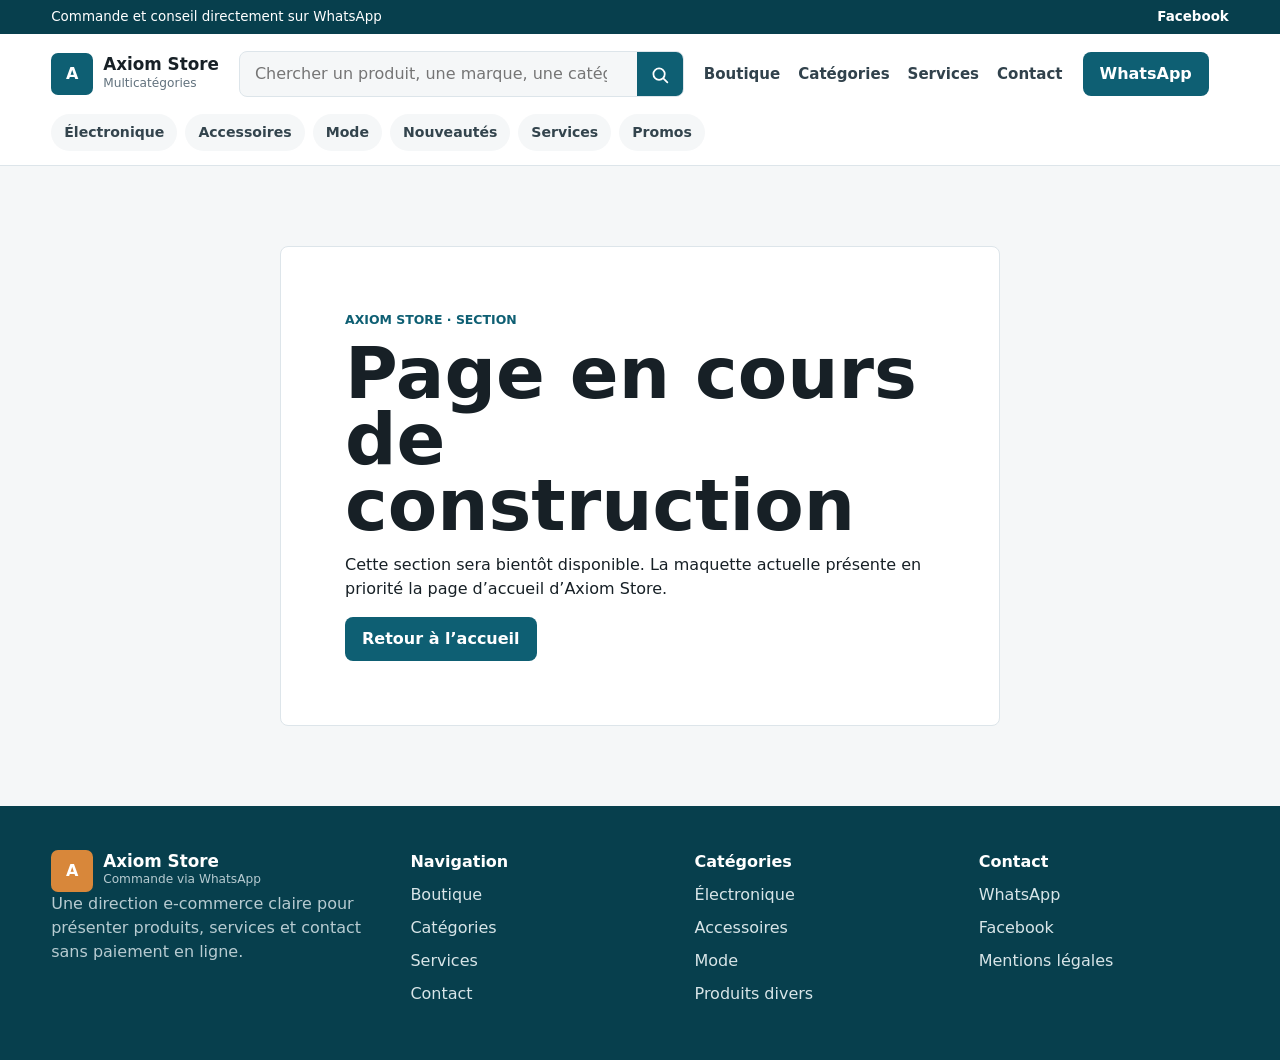
==== index.html @ 7f85457d "Add Axiom Store homepage mockup" ====
<!doctype html>
<html lang="fr">
  <head>
    <meta charset="UTF-8" />
    <meta name="viewport" content="width=device-width, initial-scale=1.0" />
    <meta
      name="description"
      content="Maquette homepage Axiom Store, boutique multicatégories avec commande via WhatsApp."
    />
    <title>Axiom Store | Boutique multicatégories</title>
    <link rel="preconnect" href="https://images.unsplash.com" />
    <link rel="stylesheet" href="/styles.css" />
  </head>
  <body>
    <a class="skip-link" href="#main">Aller au contenu</a>

    <header class="site-header">
      <div class="top-strip">
        <p>Commande et conseil directement sur WhatsApp</p>
        <a href="https://www.facebook.com/" target="_blank" rel="noreferrer">Facebook</a>
      </div>

      <div class="header-main">
        <a class="brand" href="/" aria-label="Axiom Store - accueil">
          <span class="brand-mark">A</span>
          <span>
            <strong>Axiom Store</strong>
            <small>Multicatégories</small>
          </span>
        </a>

        <form class="search-form" role="search" aria-label="Recherche produit">
          <label class="sr-only" for="site-search">Rechercher un produit</label>
          <input id="site-search" type="search" placeholder="Chercher un produit, une marque, une catégorie" />
          <button type="submit" aria-label="Lancer la recherche">
            <svg aria-hidden="true" viewBox="0 0 24 24">
              <path d="m21 21-4.3-4.3m1.3-5.2a6.5 6.5 0 1 1-13 0 6.5 6.5 0 0 1 13 0Z" />
            </svg>
          </button>
        </form>

        <nav class="desktop-nav" aria-label="Navigation principale">
          <a href="/boutique">Boutique</a>
          <a href="/categories">Catégories</a>
          <a href="/services">Services</a>
          <a href="/contact">Contact</a>
        </nav>

        <a class="whatsapp-link" href="https://wa.me/224000000000" target="_blank" rel="noreferrer">
          WhatsApp
        </a>

        <button class="menu-toggle" type="button" aria-label="Ouvrir le menu" aria-expanded="false">
          <span></span>
          <span></span>
          <span></span>
        </button>
      </div>

      <div class="category-rail" aria-label="Univers produits">
        <a href="/categories">Électronique</a>
        <a href="/categories">Accessoires</a>
        <a href="/categories">Mode</a>
        <a href="/categories">Nouveautés</a>
        <a href="/services">Services</a>
        <a href="/categories">Promos</a>
      </div>

      <form class="mobile-inline-search" role="search" aria-label="Recherche mobile rapide">
        <label class="sr-only" for="mobile-inline-search">Rechercher un produit</label>
        <input id="mobile-inline-search" type="search" placeholder="Chercher un produit" />
        <button type="submit" aria-label="Lancer la recherche mobile">
          <svg aria-hidden="true" viewBox="0 0 24 24">
            <path d="m21 21-4.3-4.3m1.3-5.2a6.5 6.5 0 1 1-13 0 6.5 6.5 0 0 1 13 0Z" />
          </svg>
        </button>
      </form>

      <div class="mobile-panel" hidden>
        <form class="mobile-search" role="search" aria-label="Recherche mobile">
          <label class="sr-only" for="mobile-search">Rechercher un produit</label>
          <input id="mobile-search" type="search" placeholder="Rechercher sur Axiom Store" />
        </form>
        <a href="/boutique">Boutique</a>
        <a href="/categories">Catégories</a>
        <a href="/services">Services</a>
        <a href="/about">À propos</a>
        <a href="/contact">Contact</a>
        <a class="mobile-whatsapp" href="https://wa.me/224000000000" target="_blank" rel="noreferrer">
          Commander via WhatsApp
        </a>
      </div>
    </header>

    <main id="main">
      <section class="home-page">
        <section class="hero-section" aria-labelledby="hero-title">
          <div class="hero-copy">
            <p class="eyebrow">Boutique multicatégories</p>
            <h1 id="hero-title">Axiom Store</h1>
            <p class="hero-lede">
              Découvrez une sélection claire de produits tech, mode, accessoires et services, puis finalisez
              simplement votre commande avec un conseiller sur WhatsApp.
            </p>
            <div class="hero-actions">
              <a class="button primary" href="#featured-products">Voir les produits</a>
              <a class="button secondary" href="https://wa.me/224000000000" target="_blank" rel="noreferrer">
                Commander sur WhatsApp
              </a>
            </div>
          </div>

          <div class="hero-showcase" aria-label="Sélection de produits Axiom Store">
            <article class="showcase-card showcase-large">
              <img
                src="https://images.unsplash.com/photo-1517336714731-489689fd1ca8?auto=format&fit=crop&w=820&q=82"
                alt="Ordinateur portable posé sur un bureau"
              />
              <div>
                <span>Nouveauté</span>
                <strong>Équipement connecté</strong>
              </div>
            </article>
            <article class="showcase-card">
              <img
                src="https://images.unsplash.com/photo-1521572163474-6864f9cf17ab?auto=format&fit=crop&w=520&q=82"
                alt="T-shirts pliés dans une boutique"
              />
              <div>
                <span>Mode</span>
                <strong>Essentiels du quotidien</strong>
              </div>
            </article>
            <article class="showcase-card">
              <img
                src="https://images.unsplash.com/photo-1505740420928-5e560c06d30e?auto=format&fit=crop&w=520&q=82"
                alt="Casque audio noir"
              />
              <div>
                <span>Accessoires</span>
                <strong>Son et mobilité</strong>
              </div>
            </article>
          </div>
        </section>

        <section class="quick-trust" aria-label="Informations utiles">
          <div>
            <strong>Catalogue varié</strong>
            <span>Tech, mode, accessoires et services</span>
          </div>
          <div>
            <strong>Conseil direct</strong>
            <span>Questions et commandes via WhatsApp</span>
          </div>
          <div>
            <strong>Nouveautés régulières</strong>
            <span>Sélection pensée pour évoluer facilement</span>
          </div>
        </section>

        <section class="section categories-section" aria-labelledby="categories-title">
          <div class="section-heading">
            <p class="eyebrow">Univers populaires</p>
            <h2 id="categories-title">Trouvez vite le bon rayon</h2>
            <a href="/categories">Toutes les catégories</a>
          </div>

          <div class="category-grid">
            <a class="category-tile tall" href="/categories">
              <img
                src="https://images.unsplash.com/photo-1517336714731-489689fd1ca8?auto=format&fit=crop&w=680&q=82"
                alt="Ordinateur portable ouvert sur un espace de travail"
              />
              <span>Électronique</span>
            </a>
            <a class="category-tile" href="/categories">
              <img
                src="https://images.unsplash.com/photo-1583394838336-acd977736f90?auto=format&fit=crop&w=680&q=82"
                alt="Casque audio moderne"
              />
              <span>Accessoires</span>
            </a>
            <a class="category-tile" href="/categories">
              <img
                src="https://images.unsplash.com/photo-1489987707025-afc232f7ea0f?auto=format&fit=crop&w=680&q=82"
                alt="Portant de vêtements"
              />
              <span>Mode</span>
            </a>
            <a class="category-tile" href="/services">
              <img
                src="https://images.unsplash.com/photo-1556761175-b413da4baf72?auto=format&fit=crop&w=680&q=82"
                alt="Personnes préparant un service client"
              />
              <span>Services</span>
            </a>
            <a class="category-tile wide" href="/categories">
              <img
                src="https://images.unsplash.com/photo-1542291026-7eec264c27ff?auto=format&fit=crop&w=980&q=82"
                alt="Paire de baskets colorées"
              />
              <span>Nouveautés et tendances</span>
            </a>
          </div>
        </section>

        <section class="section products-section" id="featured-products" aria-labelledby="products-title">
          <div class="section-heading">
            <p class="eyebrow">Sélection Axiom</p>
            <h2 id="products-title">Produits mis en avant</h2>
            <a href="/boutique">Voir la boutique</a>
          </div>

          <div class="product-grid" data-product-grid></div>
        </section>

        <section class="editorial-band" aria-labelledby="promo-title">
          <div>
            <p class="eyebrow">À découvrir</p>
            <h2 id="promo-title">Une home pensée comme un vrai catalogue</h2>
            <p>
              Les produits changent, les univers restent lisibles. Axiom Store peut mettre en avant une collection,
              une promotion ou une nouvelle arrivée sans brouiller l’expérience d’achat.
            </p>
            <a class="button light" href="/categories">Explorer les univers</a>
          </div>
          <img
            src="https://images.unsplash.com/photo-1607083206968-13611e3d76db?auto=format&fit=crop&w=1100&q=82"
            alt="Panier de commande avec plusieurs articles"
          />
        </section>

        <section class="section trends-section" aria-labelledby="trends-title">
          <div class="section-heading">
            <p class="eyebrow">Rythme commercial</p>
            <h2 id="trends-title">Nouveautés, tendances et bons plans</h2>
          </div>
          <div class="trend-grid">
            <article>
              <span>Nouveautés</span>
              <h3>Produits fraîchement ajoutés</h3>
              <p>Une zone flexible pour renouveler rapidement la vitrine sans refaire toute la page.</p>
              <a href="/boutique">Voir les nouveautés</a>
            </article>
            <article>
              <span>Promos</span>
              <h3>Offres à suivre</h3>
              <p>Des promotions de démonstration, sans promesse commerciale non confirmée.</p>
              <a href="/boutique">Voir les promos</a>
            </article>
            <article>
              <span>Conseil</span>
              <h3>Aide au choix</h3>
              <p>Un contact direct pour valider le bon produit avant de commander sur WhatsApp.</p>
              <a href="https://wa.me/224000000000" target="_blank" rel="noreferrer">Demander conseil</a>
            </article>
          </div>
        </section>

        <section class="section services-section" aria-labelledby="services-title">
          <div class="section-heading">
            <p class="eyebrow">Services</p>
            <h2 id="services-title">Plus qu’une boutique</h2>
            <a href="/services">Page services</a>
          </div>
          <div class="service-list">
            <article>
              <h3>Recherche de produit</h3>
              <p>Besoin d’un modèle précis ? Axiom Store peut orienter la demande vers WhatsApp.</p>
            </article>
            <article>
              <h3>Conseil avant achat</h3>
              <p>Un échange rapide aide le client à confirmer la référence ou l’accessoire adapté.</p>
            </article>
            <article>
              <h3>Demandes spéciales</h3>
              <p>La page d’accueil laisse la place aux services sans les mélanger aux fiches produits.</p>
            </article>
          </div>
        </section>

        <section class="whatsapp-section" aria-labelledby="order-title">
          <div>
            <p class="eyebrow">Commande simple</p>
            <h2 id="order-title">Choisissez, écrivez, confirmez</h2>
            <p>
              La maquette ne simule aucun paiement en ligne. Le parcours guide clairement vers WhatsApp pour finaliser
              la disponibilité, les détails et la commande.
            </p>
          </div>
          <ol>
            <li><strong>1</strong><span>Repérez un produit</span></li>
            <li><strong>2</strong><span>Contactez Axiom Store</span></li>
            <li><strong>3</strong><span>Confirmez sur WhatsApp</span></li>
          </ol>
          <a class="button primary" href="https://wa.me/224000000000" target="_blank" rel="noreferrer">
            Ouvrir WhatsApp
          </a>
        </section>
      </section>

      <section class="construction-page" hidden>
        <div class="construction-shell">
          <p class="eyebrow">Axiom Store · <span data-route-label>Section</span></p>
          <h1>Page en cours de construction</h1>
          <p>
            Cette section sera bientôt disponible. La maquette actuelle présente en priorité la page d’accueil
            d’Axiom Store.
          </p>
          <a class="button primary" href="/">Retour à l’accueil</a>
        </div>
      </section>
    </main>

    <footer class="site-footer">
      <div>
        <a class="brand footer-brand" href="/">
          <span class="brand-mark">A</span>
          <span>
            <strong>Axiom Store</strong>
            <small>Commande via WhatsApp</small>
          </span>
        </a>
        <p>Une direction e-commerce claire pour présenter produits, services et contact sans paiement en ligne.</p>
      </div>
      <nav aria-label="Liens footer">
        <strong>Navigation</strong>
        <a href="/boutique">Boutique</a>
        <a href="/categories">Catégories</a>
        <a href="/services">Services</a>
        <a href="/contact">Contact</a>
      </nav>
      <nav aria-label="Catégories footer">
        <strong>Catégories</strong>
        <a href="/categories">Électronique</a>
        <a href="/categories">Accessoires</a>
        <a href="/categories">Mode</a>
        <a href="/categories">Produits divers</a>
      </nav>
      <nav aria-label="Contact footer">
        <strong>Contact</strong>
        <a href="https://wa.me/224000000000" target="_blank" rel="noreferrer">WhatsApp</a>
        <a href="https://www.facebook.com/" target="_blank" rel="noreferrer">Facebook</a>
        <a href="/mentions-legales">Mentions légales</a>
      </nav>
    </footer>

    <script src="/script.js"></script>
  </body>
</html>
---- styles.css ----
:root {
  --ink: #172026;
  --muted: #61717d;
  --line: #dde5ea;
  --surface: #f5f7f8;
  --surface-strong: #eaf0f3;
  --brand: #0e5f73;
  --brand-dark: #073f4d;
  --accent: #d8873a;
  --accent-soft: #fff0dd;
  --white: #ffffff;
  --shadow: 0 18px 50px rgba(18, 32, 38, 0.14);
  --max: 100%;
  --page-x: clamp(16px, 4vw, 72px);
  --radius: 8px;
}

* {
  box-sizing: border-box;
}

[hidden] {
  display: none !important;
}

html {
  scroll-behavior: smooth;
}

body {
  margin: 0;
  color: var(--ink);
  background: var(--white);
  font-family:
    Inter, ui-sans-serif, system-ui, -apple-system, BlinkMacSystemFont, "Segoe UI", sans-serif;
  line-height: 1.5;
}

img {
  display: block;
  max-width: 100%;
}

a {
  color: inherit;
  text-decoration: none;
}

button,
input {
  font: inherit;
}

:focus-visible {
  outline: 3px solid rgba(216, 135, 58, 0.58);
  outline-offset: 3px;
}

.skip-link,
.sr-only {
  position: absolute;
  width: 1px;
  height: 1px;
  padding: 0;
  margin: -1px;
  overflow: hidden;
  clip: rect(0, 0, 0, 0);
  white-space: nowrap;
  border: 0;
}

.skip-link:focus {
  z-index: 20;
  width: auto;
  height: auto;
  margin: 12px;
  padding: 10px 14px;
  clip: auto;
  color: var(--white);
  background: var(--brand-dark);
}

.site-header {
  position: sticky;
  top: 0;
  z-index: 10;
  background: rgba(255, 255, 255, 0.96);
  border-bottom: 1px solid var(--line);
  backdrop-filter: blur(14px);
}

.top-strip {
  display: flex;
  justify-content: space-between;
  gap: 18px;
  padding: 7px var(--page-x);
  color: var(--white);
  background: var(--brand-dark);
  font-size: 0.84rem;
}

.top-strip p {
  margin: 0;
}

.top-strip a {
  font-weight: 700;
}

.header-main {
  display: grid;
  grid-template-columns: auto minmax(280px, 1fr) auto auto auto;
  align-items: center;
  gap: 20px;
  max-width: var(--max);
  margin: 0 auto;
  padding: 17px var(--page-x);
}

.brand {
  display: inline-flex;
  align-items: center;
  gap: 10px;
  min-width: max-content;
}

.brand-mark {
  display: grid;
  width: 42px;
  height: 42px;
  place-items: center;
  color: var(--white);
  background: var(--brand);
  border-radius: 7px;
  font-weight: 900;
}

.brand strong,
.brand small {
  display: block;
}

.brand strong {
  font-size: 1.05rem;
  line-height: 1.05;
}

.brand small {
  color: var(--muted);
  font-size: 0.76rem;
}

.search-form,
.mobile-inline-search,
.mobile-search {
  display: flex;
  min-height: 46px;
  overflow: hidden;
  background: var(--surface);
  border: 1px solid var(--line);
  border-radius: var(--radius);
}

.search-form input,
.mobile-inline-search input,
.mobile-search input {
  width: 100%;
  min-width: 0;
  padding: 0 15px;
  border: 0;
  background: transparent;
  color: var(--ink);
}

.search-form button,
.mobile-inline-search button {
  display: grid;
  width: 50px;
  place-items: center;
  color: var(--white);
  cursor: pointer;
  background: var(--brand);
  border: 0;
}

.search-form svg,
.mobile-inline-search svg {
  width: 21px;
  fill: none;
  stroke: currentColor;
  stroke-width: 2;
  stroke-linecap: round;
}

.desktop-nav {
  display: flex;
  align-items: center;
  gap: 18px;
  color: #31424c;
  font-size: 0.94rem;
  font-weight: 700;
}

.desktop-nav a,
.category-rail a,
.site-footer a {
  transition:
    color 160ms ease,
    background 160ms ease,
    transform 160ms ease;
}

.desktop-nav a:hover,
.category-rail a:hover,
.site-footer a:hover {
  color: var(--brand);
}

.whatsapp-link,
.button {
  display: inline-flex;
  min-height: 44px;
  align-items: center;
  justify-content: center;
  gap: 9px;
  padding: 0 17px;
  border-radius: var(--radius);
  font-weight: 800;
  transition:
    transform 180ms ease,
    box-shadow 180ms ease,
    background 180ms ease;
}

.whatsapp-link,
.button.primary {
  color: var(--white);
  background: var(--brand);
}

.button.secondary {
  color: var(--brand-dark);
  background: var(--white);
  border: 1px solid var(--line);
}

.button.light {
  color: var(--brand-dark);
  background: var(--white);
}

.whatsapp-link:hover,
.button:hover {
  transform: translateY(-2px);
  box-shadow: 0 12px 28px rgba(18, 32, 38, 0.14);
}

.menu-toggle {
  display: none;
  width: 46px;
  height: 44px;
  place-items: center;
  padding: 10px;
  cursor: pointer;
  background: var(--surface);
  border: 1px solid var(--line);
  border-radius: var(--radius);
}

.menu-toggle span {
  display: block;
  width: 20px;
  height: 2px;
  margin: 3px auto;
  background: var(--ink);
}

.category-rail {
  display: flex;
  gap: 8px;
  max-width: var(--max);
  margin: 0 auto;
  padding: 0 var(--page-x) 14px;
  overflow-x: auto;
  scrollbar-width: none;
}

.category-rail a {
  min-width: max-content;
  padding: 8px 13px;
  color: #33444d;
  background: var(--surface);
  border-radius: 999px;
  font-size: 0.88rem;
  font-weight: 750;
}

.mobile-inline-search {
  display: none;
  margin: 0 16px 12px;
}

.mobile-panel {
  display: grid;
  gap: 14px;
  padding: 0 var(--page-x) 22px;
  border-top: 1px solid var(--line);
}

.mobile-panel a {
  padding: 8px 0;
  font-weight: 760;
}

.mobile-whatsapp {
  display: inline-flex;
  justify-content: center;
  padding: 13px 16px !important;
  color: var(--white);
  background: var(--brand);
  border-radius: var(--radius);
}

.section,
.hero-section,
.quick-trust,
.editorial-band,
.whatsapp-section,
.construction-shell,
.site-footer {
  max-width: var(--max);
  margin-right: auto;
  margin-left: auto;
}

.hero-section {
  display: grid;
  grid-template-columns: minmax(0, 0.92fr) minmax(360px, 1.08fr);
  gap: clamp(32px, 5vw, 64px);
  align-items: center;
  padding: clamp(44px, 7vw, 84px) var(--page-x) 50px;
}

.eyebrow {
  margin: 0 0 10px;
  color: var(--brand);
  font-size: 0.78rem;
  font-weight: 900;
  letter-spacing: 0;
  text-transform: uppercase;
}

h1,
h2,
h3,
p {
  margin-top: 0;
}

h1 {
  max-width: 720px;
  margin-bottom: 14px;
  font-size: clamp(3.2rem, 8vw, 6rem);
  line-height: 0.92;
  letter-spacing: 0;
}

h2 {
  margin-bottom: 0;
  font-size: clamp(1.75rem, 3.3vw, 2.75rem);
  line-height: 1.08;
  letter-spacing: 0;
}

h3 {
  margin-bottom: 8px;
  font-size: 1.08rem;
  line-height: 1.25;
}

.hero-lede {
  max-width: 620px;
  margin-bottom: 26px;
  color: #40525d;
  font-size: clamp(1.03rem, 2vw, 1.2rem);
}

.hero-actions {
  display: flex;
  flex-wrap: wrap;
  gap: 12px;
}

.hero-showcase {
  display: grid;
  grid-template-columns: 1.1fr 0.9fr;
  grid-template-rows: repeat(2, minmax(190px, 1fr));
  gap: 14px;
  min-height: 430px;
}

.showcase-card {
  position: relative;
  min-height: 190px;
  overflow: hidden;
  background: var(--surface);
  border-radius: var(--radius);
  box-shadow: var(--shadow);
}

.showcase-large {
  grid-row: 1 / span 2;
}

.showcase-card::after,
.category-tile::after,
.editorial-band::after {
  position: absolute;
  inset: 0;
  content: "";
  background: linear-gradient(180deg, rgba(0, 0, 0, 0) 35%, rgba(6, 24, 30, 0.68));
}

.showcase-card img,
.category-tile img,
.editorial-band img {
  width: 100%;
  height: 100%;
  object-fit: cover;
}

.showcase-card div {
  position: absolute;
  right: 16px;
  bottom: 16px;
  left: 16px;
  z-index: 1;
  color: var(--white);
}

.showcase-card span {
  display: block;
  margin-bottom: 3px;
  color: #e6f2f5;
  font-size: 0.8rem;
  font-weight: 800;
  text-transform: uppercase;
}

.showcase-card strong {
  font-size: clamp(1.05rem, 2vw, 1.45rem);
  line-height: 1.12;
}

.quick-trust {
  display: grid;
  grid-template-columns: repeat(3, 1fr);
  gap: 1px;
  overflow: hidden;
  padding: 0 var(--page-x);
}

.quick-trust div {
  min-height: 98px;
  padding: 22px;
  background: var(--surface);
}

.quick-trust strong,
.quick-trust span {
  display: block;
}

.quick-trust strong {
  margin-bottom: 4px;
}

.quick-trust span {
  color: var(--muted);
  font-size: 0.94rem;
}

.section {
  padding: clamp(58px, 8vw, 96px) var(--page-x);
}

.section-heading {
  display: grid;
  grid-template-columns: 1fr auto;
  gap: 18px 28px;
  align-items: end;
  margin-bottom: 28px;
}

.section-heading .eyebrow {
  grid-column: 1 / -1;
  margin-bottom: -8px;
}

.section-heading a {
  color: var(--brand);
  font-weight: 850;
}

.category-grid {
  display: grid;
  grid-template-columns: 1.1fr 1fr 1fr;
  grid-auto-rows: minmax(176px, 1fr);
  gap: 14px;
}

.category-tile {
  position: relative;
  min-height: 176px;
  overflow: hidden;
  background: var(--surface);
  border-radius: var(--radius);
}

.category-tile:hover img,
.showcase-card:hover img {
  transform: scale(1.04);
}

.category-tile img,
.showcase-card img {
  transition: transform 350ms ease;
}

.category-tile.tall {
  grid-row: span 2;
}

.category-tile.wide {
  grid-column: span 2;
}

.category-tile span {
  position: absolute;
  bottom: 16px;
  left: 16px;
  z-index: 1;
  color: var(--white);
  font-size: 1.1rem;
  font-weight: 900;
}

.products-section {
  background: linear-gradient(180deg, var(--surface) 0, var(--surface) 74%, var(--white) 74%);
  max-width: none;
}

.products-section > * {
  max-width: var(--max);
  margin-right: auto;
  margin-left: auto;
}

.product-grid {
  display: grid;
  grid-template-columns: repeat(4, 1fr);
  gap: 16px;
}

.product-card {
  display: grid;
  grid-template-rows: 210px 1fr;
  overflow: hidden;
  background: var(--white);
  border: 1px solid var(--line);
  border-radius: var(--radius);
  transition:
    transform 180ms ease,
    box-shadow 180ms ease,
    border-color 180ms ease;
}

.product-card:hover {
  transform: translateY(-4px);
  border-color: rgba(14, 95, 115, 0.3);
  box-shadow: var(--shadow);
}

.product-image {
  position: relative;
  overflow: hidden;
  background: var(--surface-strong);
}

.product-image img {
  width: 100%;
  height: 100%;
  object-fit: cover;
}

.badge {
  position: absolute;
  top: 12px;
  left: 12px;
  padding: 5px 9px;
  color: var(--brand-dark);
  background: var(--accent-soft);
  border-radius: 999px;
  font-size: 0.73rem;
  font-weight: 900;
  text-transform: uppercase;
}

.product-body {
  display: grid;
  gap: 10px;
  padding: 16px;
}

.product-category {
  color: var(--muted);
  font-size: 0.8rem;
  font-weight: 800;
  text-transform: uppercase;
}

.price-row {
  display: flex;
  flex-wrap: wrap;
  gap: 8px;
  align-items: baseline;
}

.price {
  color: var(--brand-dark);
  font-size: 1.14rem;
  font-weight: 950;
}

.old-price {
  color: #8b9aa3;
  font-size: 0.88rem;
  text-decoration: line-through;
}

.product-card .button {
  width: 100%;
  min-height: 40px;
  margin-top: 4px;
  font-size: 0.92rem;
}

.editorial-band {
  position: relative;
  display: grid;
  grid-template-columns: minmax(0, 0.88fr) minmax(340px, 1.12fr);
  gap: 34px;
  align-items: center;
  min-height: 370px;
  overflow: hidden;
  margin-top: 22px;
  margin-bottom: 22px;
  color: var(--white);
  background: var(--brand-dark);
  border-radius: var(--radius);
}

.editorial-band div {
  position: relative;
  z-index: 1;
  padding: clamp(28px, 5vw, 54px);
}

.editorial-band .eyebrow {
  color: #f4c28b;
}

.editorial-band p {
  max-width: 560px;
  color: #e1edf0;
}

.editorial-band img {
  min-height: 370px;
}

.editorial-band::after {
  left: 52%;
  background: linear-gradient(90deg, rgba(7, 63, 77, 0.4), rgba(7, 63, 77, 0.05));
}

.trend-grid,
.service-list {
  display: grid;
  grid-template-columns: repeat(3, 1fr);
  gap: 16px;
}

.trend-grid article,
.service-list article {
  padding: 22px;
  background: var(--surface);
  border-radius: var(--radius);
}

.trend-grid span {
  display: inline-flex;
  margin-bottom: 16px;
  padding: 5px 9px;
  color: var(--brand-dark);
  background: var(--accent-soft);
  border-radius: 999px;
  font-size: 0.75rem;
  font-weight: 900;
  text-transform: uppercase;
}

.trend-grid p,
.service-list p {
  color: var(--muted);
}

.trend-grid a {
  color: var(--brand);
  font-weight: 850;
}

.services-section {
  padding-top: 30px;
}

.whatsapp-section {
  display: grid;
  grid-template-columns: minmax(0, 1fr) minmax(260px, 0.9fr) auto;
  gap: 28px;
  align-items: center;
  margin-bottom: 78px;
  padding: 30px var(--page-x);
  background: var(--surface);
  border-radius: var(--radius);
}

.whatsapp-section p {
  max-width: 560px;
  margin-bottom: 0;
  color: var(--muted);
}

.whatsapp-section ol {
  display: grid;
  gap: 10px;
  padding: 0;
  margin: 0;
  list-style: none;
}

.whatsapp-section li {
  display: flex;
  gap: 10px;
  align-items: center;
  min-height: 42px;
}

.whatsapp-section li strong {
  display: grid;
  width: 32px;
  height: 32px;
  place-items: center;
  color: var(--white);
  background: var(--brand);
  border-radius: 50%;
}

.construction-page {
  min-height: 68vh;
  padding: 80px var(--page-x);
  background: var(--surface);
}

.construction-shell {
  max-width: 720px;
  padding: clamp(34px, 6vw, 64px);
  background: var(--white);
  border: 1px solid var(--line);
  border-radius: var(--radius);
}

.construction-shell h1 {
  font-size: clamp(2.2rem, 7vw, 4.5rem);
}

.site-footer {
  display: grid;
  grid-template-columns: 1.3fr repeat(3, 1fr);
  gap: 34px;
  padding: 44px var(--page-x) 54px;
  color: #d8e5e8;
  background: var(--brand-dark);
}

.site-footer p {
  max-width: 360px;
  margin-bottom: 0;
  color: #b7cbd1;
}

.footer-brand .brand-mark {
  background: var(--accent);
}

.footer-brand small {
  color: #b7cbd1;
}

.site-footer nav {
  display: grid;
  align-content: start;
  gap: 9px;
}

.site-footer strong {
  color: var(--white);
}

.site-footer a {
  color: #d8e5e8;
}

@media (max-width: 1040px) {
  .header-main {
    grid-template-columns: auto minmax(220px, 1fr) auto auto;
  }

  .desktop-nav {
    display: none;
  }

  .menu-toggle {
    display: block;
  }

  .hero-section,
  .editorial-band {
    grid-template-columns: 1fr;
  }

  .hero-showcase {
    grid-template-columns: 1fr 1fr;
  }

  .product-grid {
    grid-template-columns: repeat(2, 1fr);
  }

  .whatsapp-section {
    grid-template-columns: 1fr;
  }
}

@media (max-width: 760px) {
  .top-strip {
    display: none;
  }

  .header-main {
    grid-template-columns: auto 1fr auto;
    gap: 12px;
    padding: 13px 16px;
  }

  .search-form,
  .whatsapp-link {
    display: none;
  }

  .mobile-inline-search {
    display: flex;
  }

  .brand-mark {
    width: 38px;
    height: 38px;
  }

  .category-rail {
    padding: 0 16px 12px;
  }

  .hero-section {
    padding: 34px 16px 34px;
  }

  h1 {
    font-size: clamp(3rem, 17vw, 4.25rem);
  }

  .hero-showcase {
    grid-template-columns: 1fr;
    grid-template-rows: none;
    min-height: auto;
  }

  .showcase-large {
    grid-row: auto;
  }

  .showcase-card {
    min-height: 220px;
  }

  .quick-trust {
    grid-template-columns: 1fr;
    padding: 0 16px;
  }

  .section {
    padding: 56px 16px;
  }

  .section-heading {
    grid-template-columns: 1fr;
    margin-bottom: 22px;
  }

  .category-grid {
    grid-template-columns: 1fr;
    grid-auto-rows: 190px;
  }

  .category-tile.tall,
  .category-tile.wide {
    grid-row: auto;
    grid-column: auto;
  }

  .product-grid,
  .trend-grid,
  .service-list {
    grid-template-columns: 1fr;
  }

  .product-card {
    grid-template-rows: 230px 1fr;
  }

  .editorial-band {
    margin: 4px 16px 8px;
  }

  .editorial-band div {
    padding: 28px;
  }

  .editorial-band img {
    min-height: 260px;
  }

  .whatsapp-section {
    margin: 0 16px 54px;
    padding: 26px;
  }

  .site-footer {
    grid-template-columns: 1fr;
    padding: 38px 20px 46px;
  }
}

@media (max-width: 430px) {
  .hero-actions,
  .hero-actions .button,
  .whatsapp-section .button {
    width: 100%;
  }

  .brand strong {
    font-size: 0.96rem;
  }
}
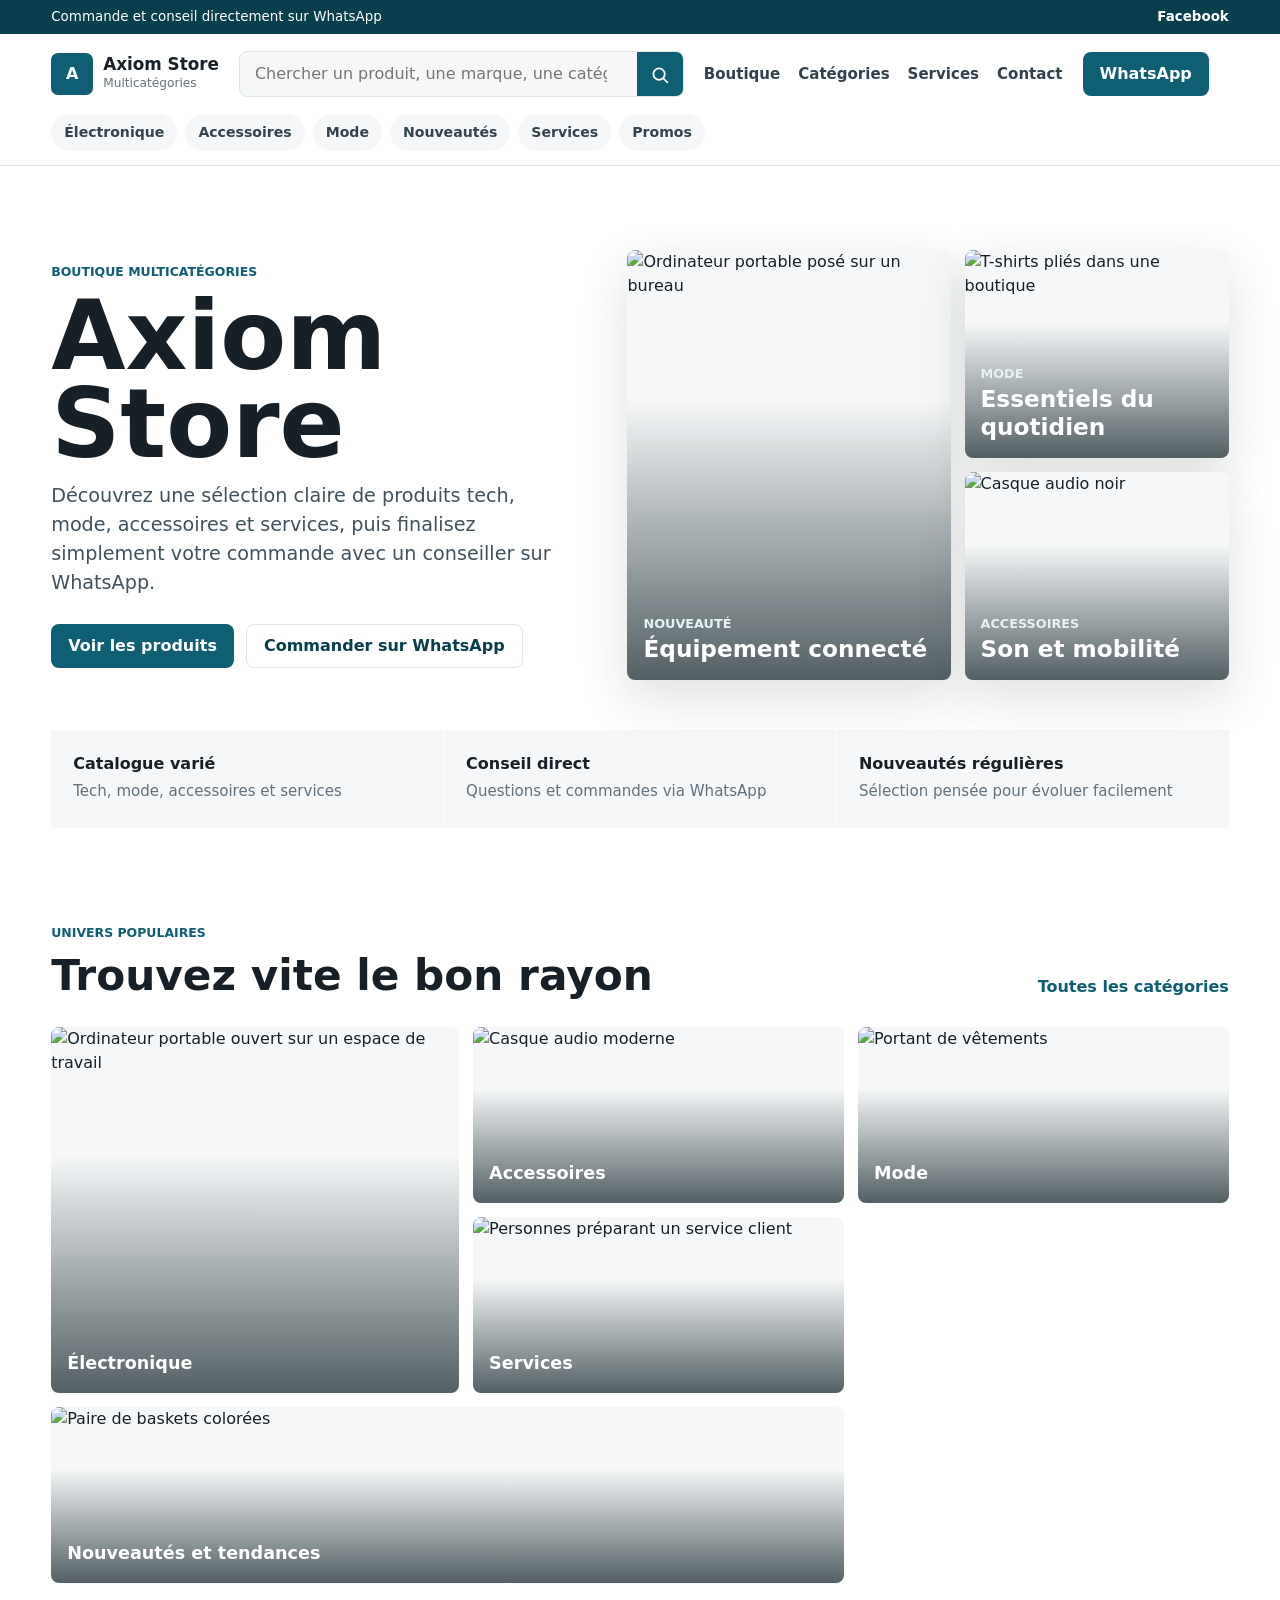
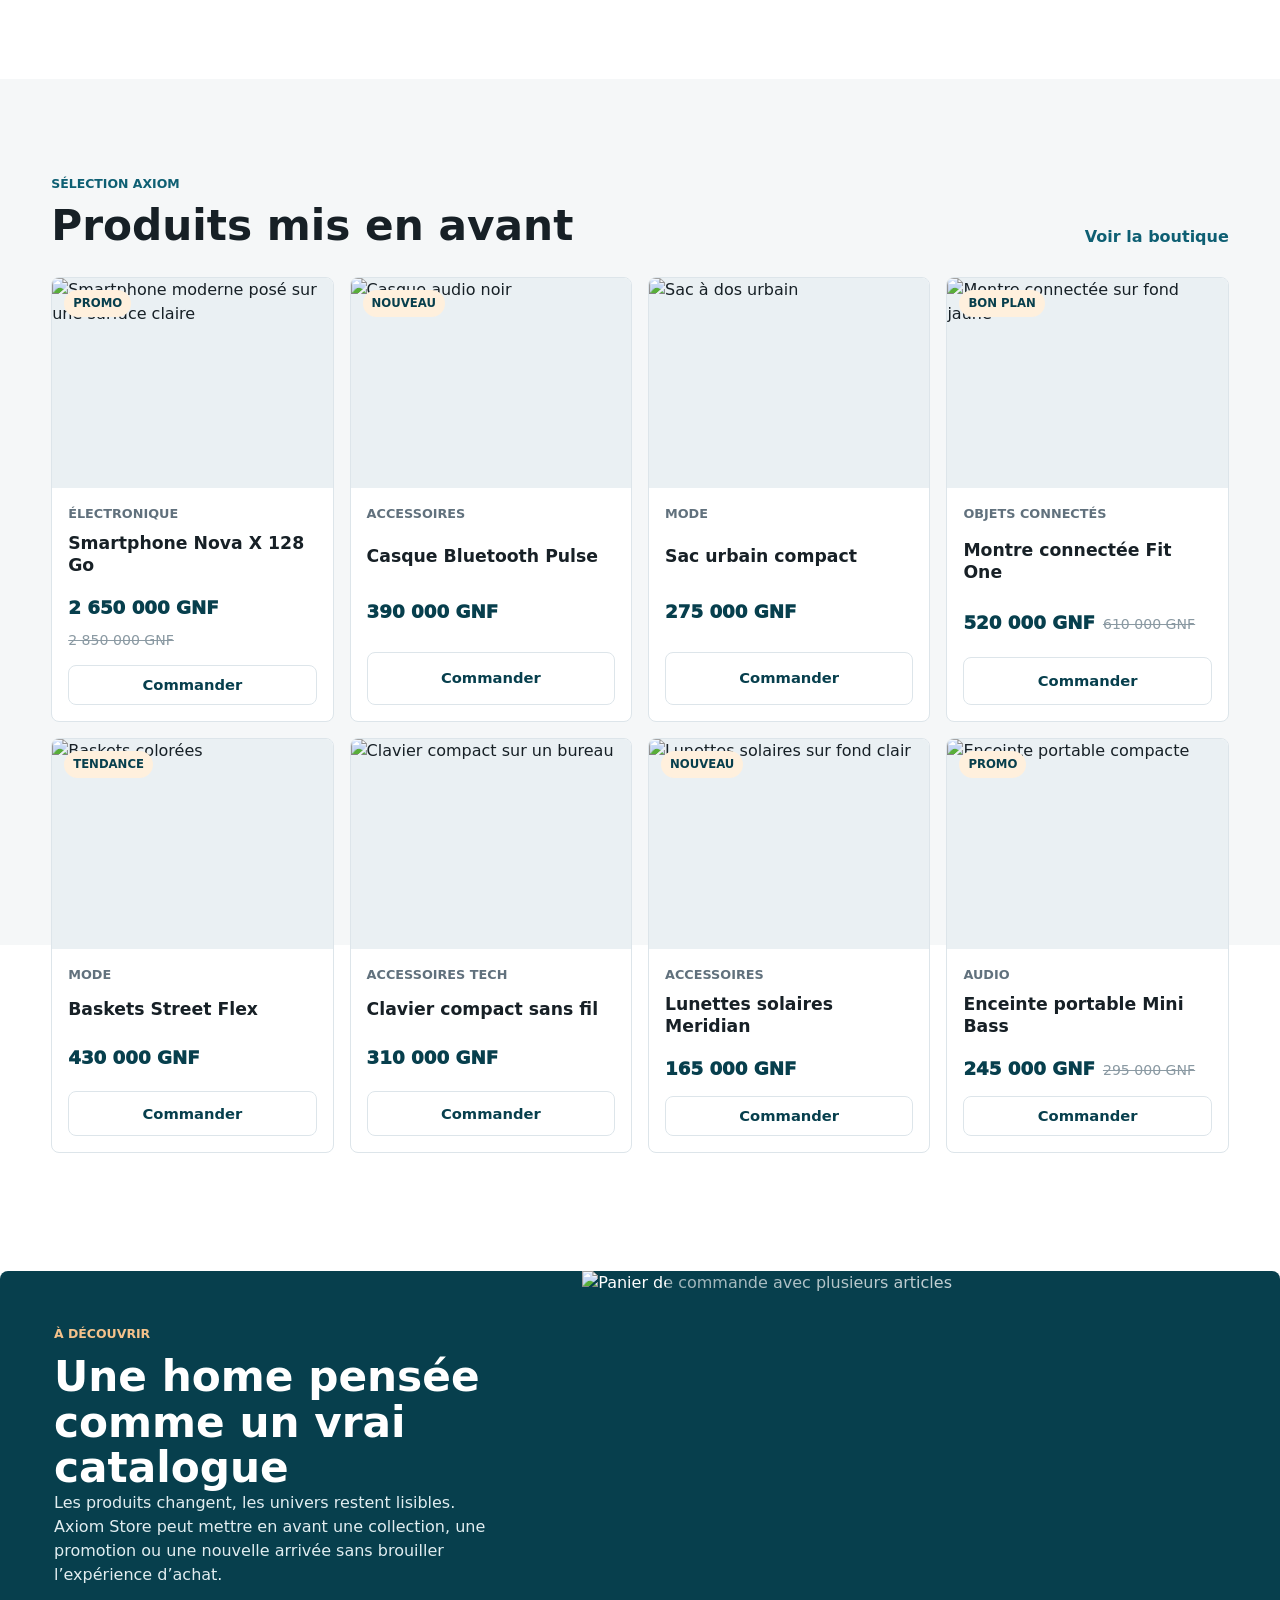
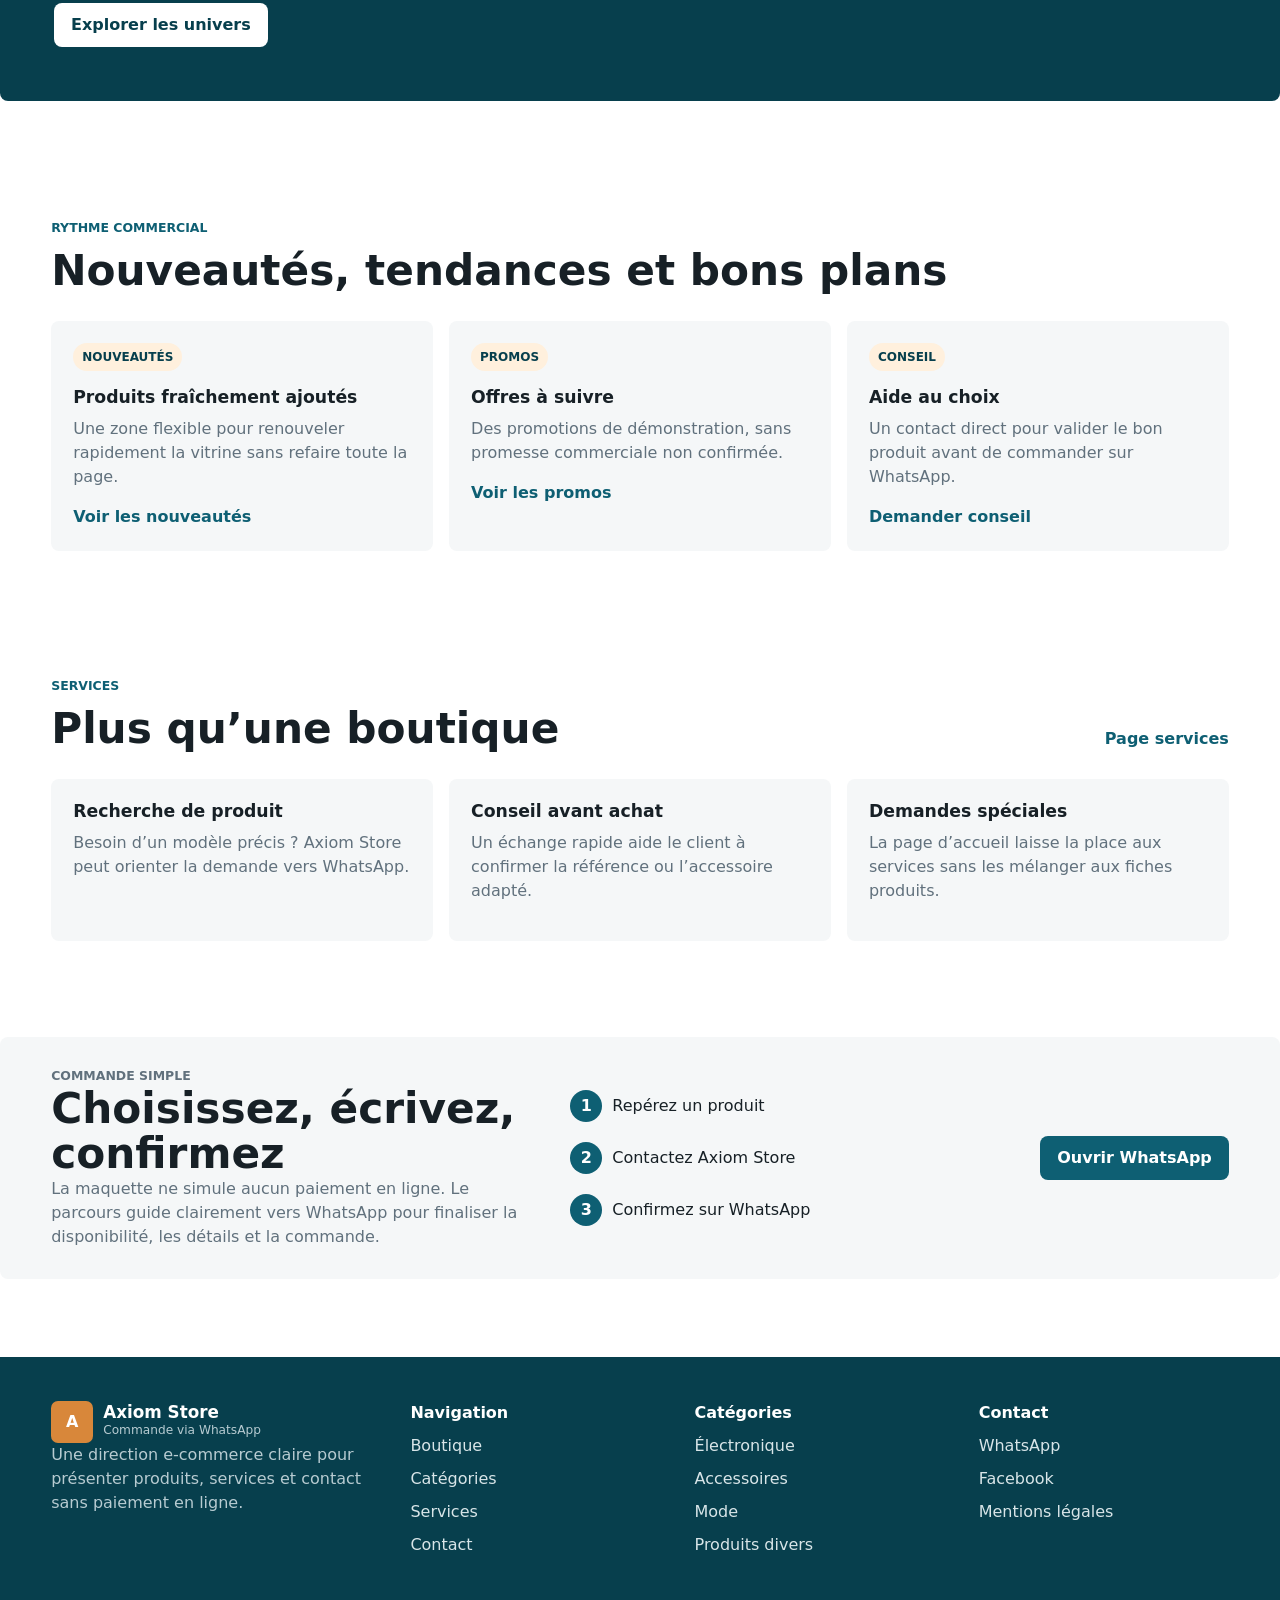
==== commit ca26996d: "Add construction pages for secondary routes" ====
--- a/index.html
+++ b/index.html
@@ -9,7 +9,7 @@
     />
     <title>Axiom Store | Boutique multicatégories</title>
     <link rel="preconnect" href="https://images.unsplash.com" />
-    <link rel="stylesheet" href="/styles.css" />
+    <link rel="stylesheet" href="styles.css" />
   </head>
   <body>
     <a class="skip-link" href="#main">Aller au contenu</a>
@@ -21,7 +21,7 @@
       </div>
 
       <div class="header-main">
-        <a class="brand" href="/" aria-label="Axiom Store - accueil">
+        <a class="brand" href="./" aria-label="Axiom Store - accueil">
           <span class="brand-mark">A</span>
           <span>
             <strong>Axiom Store</strong>
@@ -40,10 +40,10 @@
         </form>
 
         <nav class="desktop-nav" aria-label="Navigation principale">
-          <a href="/boutique">Boutique</a>
-          <a href="/categories">Catégories</a>
-          <a href="/services">Services</a>
-          <a href="/contact">Contact</a>
+          <a href="boutique/">Boutique</a>
+          <a href="categories/">Catégories</a>
+          <a href="services/">Services</a>
+          <a href="contact/">Contact</a>
         </nav>
 
         <a class="whatsapp-link" href="https://wa.me/224000000000" target="_blank" rel="noreferrer">
@@ -58,12 +58,12 @@
       </div>
 
       <div class="category-rail" aria-label="Univers produits">
-        <a href="/categories">Électronique</a>
-        <a href="/categories">Accessoires</a>
-        <a href="/categories">Mode</a>
-        <a href="/categories">Nouveautés</a>
-        <a href="/services">Services</a>
-        <a href="/categories">Promos</a>
+        <a href="categories/">Électronique</a>
+        <a href="categories/">Accessoires</a>
+        <a href="categories/">Mode</a>
+        <a href="categories/">Nouveautés</a>
+        <a href="services/">Services</a>
+        <a href="categories/">Promos</a>
       </div>
 
       <form class="mobile-inline-search" role="search" aria-label="Recherche mobile rapide">
@@ -81,11 +81,11 @@
           <label class="sr-only" for="mobile-search">Rechercher un produit</label>
           <input id="mobile-search" type="search" placeholder="Rechercher sur Axiom Store" />
         </form>
-        <a href="/boutique">Boutique</a>
-        <a href="/categories">Catégories</a>
-        <a href="/services">Services</a>
-        <a href="/about">À propos</a>
-        <a href="/contact">Contact</a>
+        <a href="boutique/">Boutique</a>
+        <a href="categories/">Catégories</a>
+        <a href="services/">Services</a>
+        <a href="about/">À propos</a>
+        <a href="contact/">Contact</a>
         <a class="mobile-whatsapp" href="https://wa.me/224000000000" target="_blank" rel="noreferrer">
           Commander via WhatsApp
         </a>
@@ -163,39 +163,39 @@
           <div class="section-heading">
             <p class="eyebrow">Univers populaires</p>
             <h2 id="categories-title">Trouvez vite le bon rayon</h2>
-            <a href="/categories">Toutes les catégories</a>
+            <a href="categories/">Toutes les catégories</a>
           </div>
 
           <div class="category-grid">
-            <a class="category-tile tall" href="/categories">
+            <a class="category-tile tall" href="categories/">
               <img
                 src="https://images.unsplash.com/photo-1517336714731-489689fd1ca8?auto=format&fit=crop&w=680&q=82"
                 alt="Ordinateur portable ouvert sur un espace de travail"
               />
               <span>Électronique</span>
             </a>
-            <a class="category-tile" href="/categories">
+            <a class="category-tile" href="categories/">
               <img
                 src="https://images.unsplash.com/photo-1583394838336-acd977736f90?auto=format&fit=crop&w=680&q=82"
                 alt="Casque audio moderne"
               />
               <span>Accessoires</span>
             </a>
-            <a class="category-tile" href="/categories">
+            <a class="category-tile" href="categories/">
               <img
                 src="https://images.unsplash.com/photo-1489987707025-afc232f7ea0f?auto=format&fit=crop&w=680&q=82"
                 alt="Portant de vêtements"
               />
               <span>Mode</span>
             </a>
-            <a class="category-tile" href="/services">
+            <a class="category-tile" href="services/">
               <img
                 src="https://images.unsplash.com/photo-1556761175-b413da4baf72?auto=format&fit=crop&w=680&q=82"
                 alt="Personnes préparant un service client"
               />
               <span>Services</span>
             </a>
-            <a class="category-tile wide" href="/categories">
+            <a class="category-tile wide" href="categories/">
               <img
                 src="https://images.unsplash.com/photo-1542291026-7eec264c27ff?auto=format&fit=crop&w=980&q=82"
                 alt="Paire de baskets colorées"
@@ -209,7 +209,7 @@
           <div class="section-heading">
             <p class="eyebrow">Sélection Axiom</p>
             <h2 id="products-title">Produits mis en avant</h2>
-            <a href="/boutique">Voir la boutique</a>
+            <a href="boutique/">Voir la boutique</a>
           </div>
 
           <div class="product-grid" data-product-grid></div>
@@ -223,7 +223,7 @@
               Les produits changent, les univers restent lisibles. Axiom Store peut mettre en avant une collection,
               une promotion ou une nouvelle arrivée sans brouiller l’expérience d’achat.
             </p>
-            <a class="button light" href="/categories">Explorer les univers</a>
+            <a class="button light" href="categories/">Explorer les univers</a>
           </div>
           <img
             src="https://images.unsplash.com/photo-1607083206968-13611e3d76db?auto=format&fit=crop&w=1100&q=82"
@@ -241,13 +241,13 @@
               <span>Nouveautés</span>
               <h3>Produits fraîchement ajoutés</h3>
               <p>Une zone flexible pour renouveler rapidement la vitrine sans refaire toute la page.</p>
-              <a href="/boutique">Voir les nouveautés</a>
+              <a href="boutique/">Voir les nouveautés</a>
             </article>
             <article>
               <span>Promos</span>
               <h3>Offres à suivre</h3>
               <p>Des promotions de démonstration, sans promesse commerciale non confirmée.</p>
-              <a href="/boutique">Voir les promos</a>
+              <a href="boutique/">Voir les promos</a>
             </article>
             <article>
               <span>Conseil</span>
@@ -262,7 +262,7 @@
           <div class="section-heading">
             <p class="eyebrow">Services</p>
             <h2 id="services-title">Plus qu’une boutique</h2>
-            <a href="/services">Page services</a>
+            <a href="services/">Page services</a>
           </div>
           <div class="service-list">
             <article>
@@ -308,14 +308,14 @@
             Cette section sera bientôt disponible. La maquette actuelle présente en priorité la page d’accueil
             d’Axiom Store.
           </p>
-          <a class="button primary" href="/">Retour à l’accueil</a>
+          <a class="button primary" href="./">Retour à l’accueil</a>
         </div>
       </section>
     </main>
 
     <footer class="site-footer">
       <div>
-        <a class="brand footer-brand" href="/">
+        <a class="brand footer-brand" href="./">
           <span class="brand-mark">A</span>
           <span>
             <strong>Axiom Store</strong>
@@ -326,26 +326,26 @@
       </div>
       <nav aria-label="Liens footer">
         <strong>Navigation</strong>
-        <a href="/boutique">Boutique</a>
-        <a href="/categories">Catégories</a>
-        <a href="/services">Services</a>
-        <a href="/contact">Contact</a>
+        <a href="boutique/">Boutique</a>
+        <a href="categories/">Catégories</a>
+        <a href="services/">Services</a>
+        <a href="contact/">Contact</a>
       </nav>
       <nav aria-label="Catégories footer">
         <strong>Catégories</strong>
-        <a href="/categories">Électronique</a>
-        <a href="/categories">Accessoires</a>
-        <a href="/categories">Mode</a>
-        <a href="/categories">Produits divers</a>
+        <a href="categories/">Électronique</a>
+        <a href="categories/">Accessoires</a>
+        <a href="categories/">Mode</a>
+        <a href="categories/">Produits divers</a>
       </nav>
       <nav aria-label="Contact footer">
         <strong>Contact</strong>
         <a href="https://wa.me/224000000000" target="_blank" rel="noreferrer">WhatsApp</a>
         <a href="https://www.facebook.com/" target="_blank" rel="noreferrer">Facebook</a>
-        <a href="/mentions-legales">Mentions légales</a>
+        <a href="mentions-legales/">Mentions légales</a>
       </nav>
     </footer>
 
-    <script src="/script.js"></script>
+    <script src="script.js"></script>
   </body>
 </html>
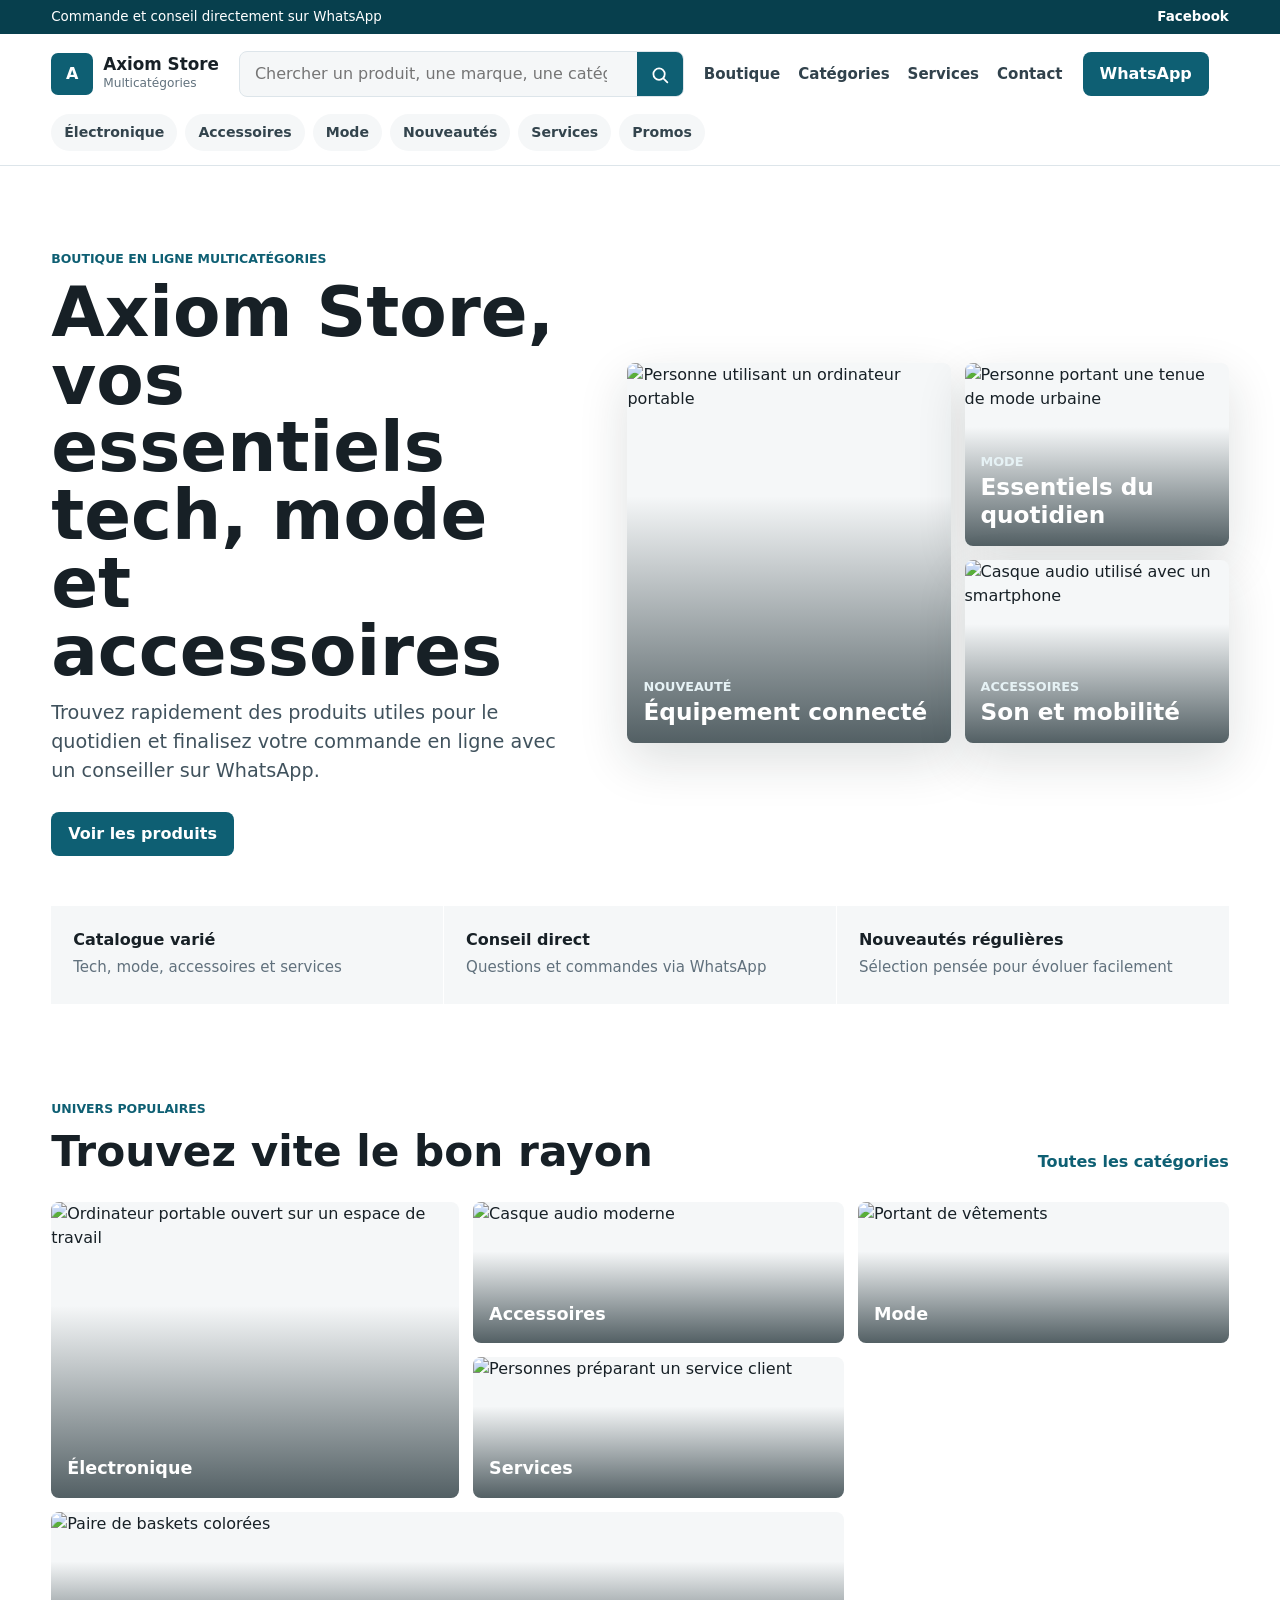
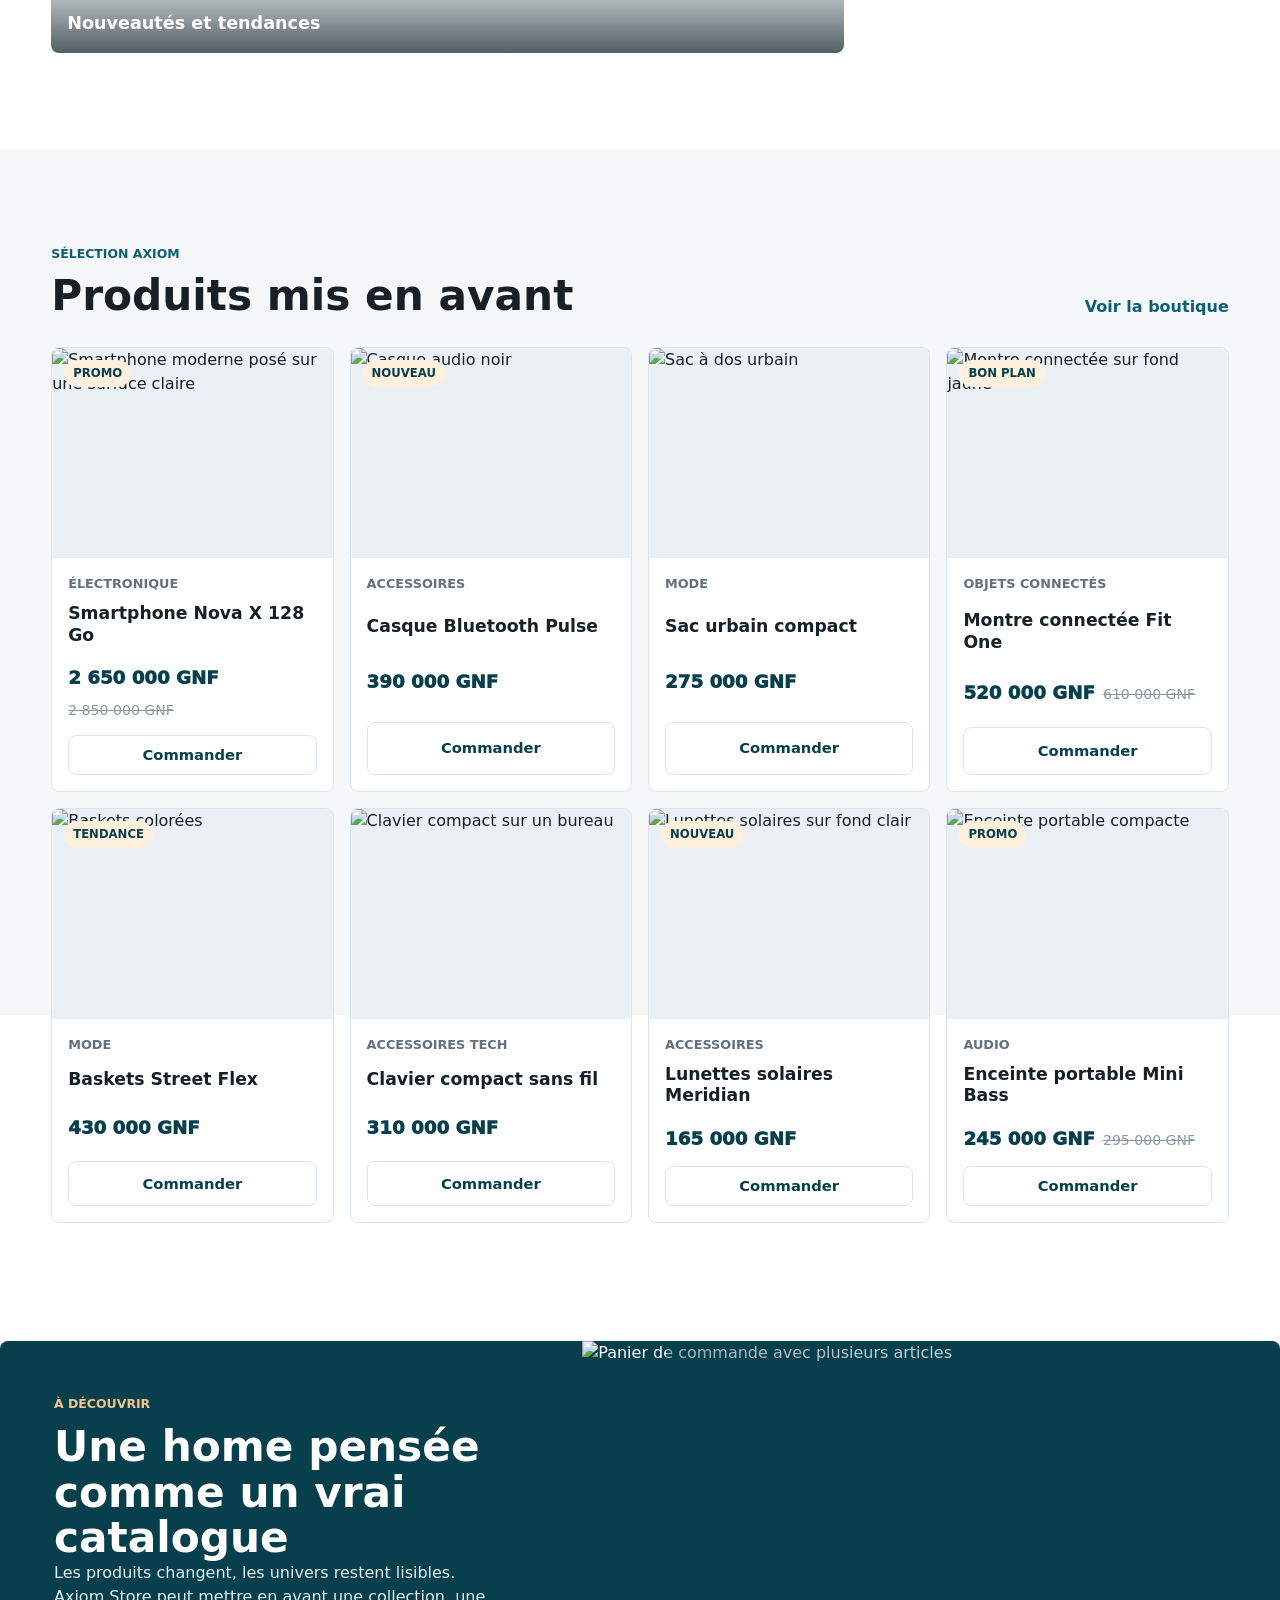
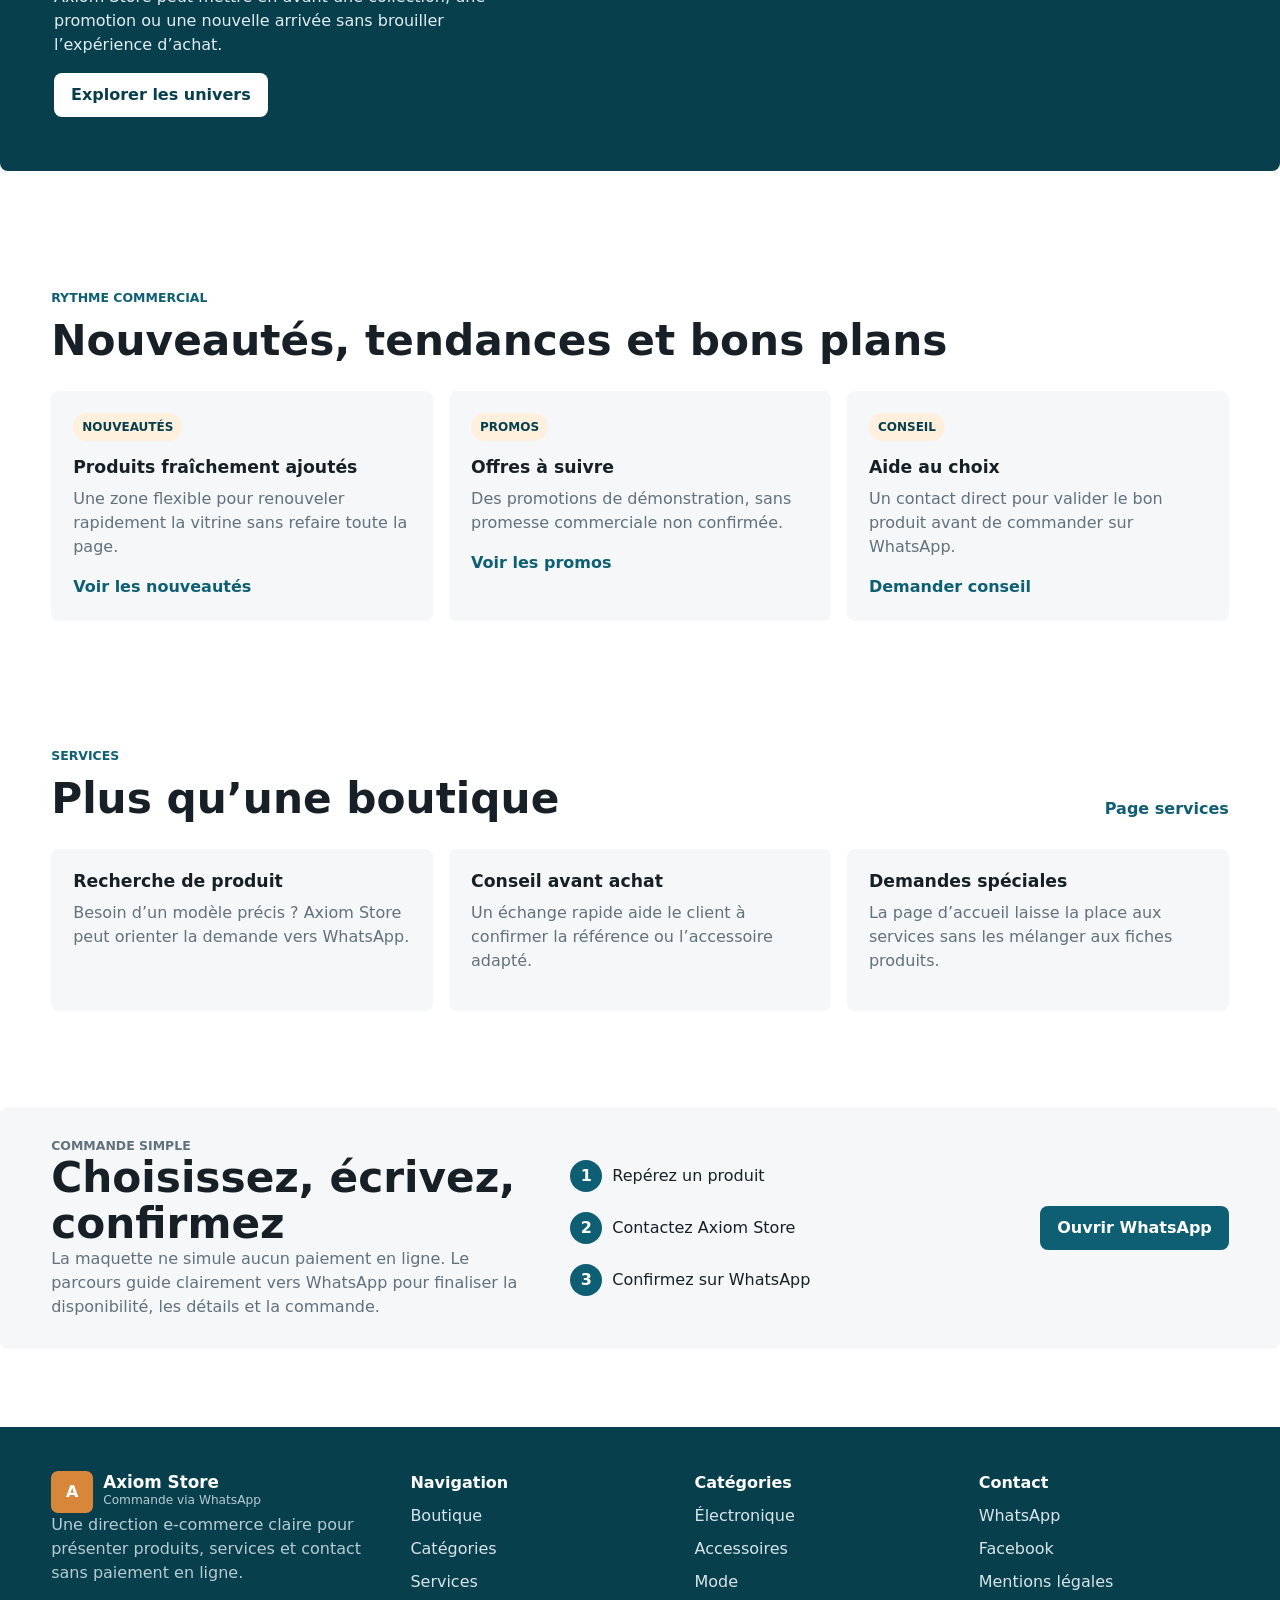
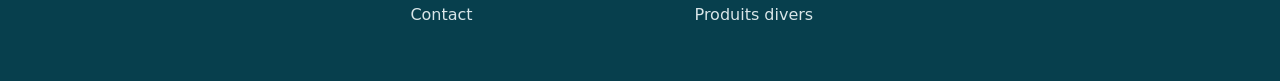
==== commit 637d67fb: "Align hero with conversion criteria" ====
--- a/index.html
+++ b/index.html
@@ -96,25 +96,27 @@
       <section class="home-page">
         <section class="hero-section" aria-labelledby="hero-title">
           <div class="hero-copy">
-            <p class="eyebrow">Boutique multicatégories</p>
-            <h1 id="hero-title">Axiom Store</h1>
+            <p class="eyebrow">Boutique en ligne multicatégories</p>
+            <h1 id="hero-title">Axiom Store, vos essentiels tech, mode et accessoires</h1>
             <p class="hero-lede">
-              Découvrez une sélection claire de produits tech, mode, accessoires et services, puis finalisez
-              simplement votre commande avec un conseiller sur WhatsApp.
+              Trouvez rapidement des produits utiles pour le quotidien et finalisez votre commande en ligne avec un
+              conseiller sur WhatsApp.
             </p>
             <div class="hero-actions">
               <a class="button primary" href="#featured-products">Voir les produits</a>
-              <a class="button secondary" href="https://wa.me/224000000000" target="_blank" rel="noreferrer">
-                Commander sur WhatsApp
-              </a>
             </div>
           </div>
 
           <div class="hero-showcase" aria-label="Sélection de produits Axiom Store">
             <article class="showcase-card showcase-large">
               <img
-                src="https://images.unsplash.com/photo-1517336714731-489689fd1ca8?auto=format&fit=crop&w=820&q=82"
-                alt="Ordinateur portable posé sur un bureau"
+                src="https://images.unsplash.com/photo-1486312338219-ce68d2c6f44d?auto=format&fit=crop&fm=webp&w=760&q=78"
+                alt="Personne utilisant un ordinateur portable"
+                width="760"
+                height="760"
+                decoding="async"
+                loading="eager"
+                fetchpriority="high"
               />
               <div>
                 <span>Nouveauté</span>
@@ -123,8 +125,12 @@
             </article>
             <article class="showcase-card">
               <img
-                src="https://images.unsplash.com/photo-1521572163474-6864f9cf17ab?auto=format&fit=crop&w=520&q=82"
-                alt="T-shirts pliés dans une boutique"
+                src="https://images.unsplash.com/photo-1529139574466-a303027c1d8b?auto=format&fit=crop&fm=webp&w=520&q=78"
+                alt="Personne portant une tenue de mode urbaine"
+                width="520"
+                height="360"
+                decoding="async"
+                loading="lazy"
               />
               <div>
                 <span>Mode</span>
@@ -133,8 +139,12 @@
             </article>
             <article class="showcase-card">
               <img
-                src="https://images.unsplash.com/photo-1505740420928-5e560c06d30e?auto=format&fit=crop&w=520&q=82"
-                alt="Casque audio noir"
+                src="https://images.unsplash.com/photo-1484704849700-f032a568e944?auto=format&fit=crop&fm=webp&w=520&q=78"
+                alt="Casque audio utilisé avec un smartphone"
+                width="520"
+                height="360"
+                decoding="async"
+                loading="lazy"
               />
               <div>
                 <span>Accessoires</span>
--- a/styles.css
+++ b/styles.css
@@ -365,6 +365,12 @@
   letter-spacing: 0;
 }
 
+#hero-title {
+  max-width: 820px;
+  font-size: clamp(2.65rem, 5.4vw, 5rem);
+  line-height: 0.98;
+}
+
 h2 {
   margin-bottom: 0;
   font-size: clamp(1.75rem, 3.3vw, 2.75rem);
@@ -394,14 +400,14 @@
 .hero-showcase {
   display: grid;
   grid-template-columns: 1.1fr 0.9fr;
-  grid-template-rows: repeat(2, minmax(190px, 1fr));
+  grid-template-rows: repeat(2, minmax(170px, 1fr));
   gap: 14px;
-  min-height: 430px;
+  min-height: 380px;
 }
 
 .showcase-card {
   position: relative;
-  min-height: 190px;
+  min-height: 170px;
   overflow: hidden;
   background: var(--surface);
   border-radius: var(--radius);
@@ -505,13 +511,13 @@
 .category-grid {
   display: grid;
   grid-template-columns: 1.1fr 1fr 1fr;
-  grid-auto-rows: minmax(176px, 1fr);
+  grid-auto-rows: clamp(118px, 11vw, 150px);
   gap: 14px;
 }
 
 .category-tile {
   position: relative;
-  min-height: 176px;
+  min-height: 118px;
   overflow: hidden;
   background: var(--surface);
   border-radius: var(--radius);
@@ -889,6 +895,11 @@
     font-size: clamp(3rem, 17vw, 4.25rem);
   }
 
+  #hero-title {
+    font-size: clamp(2.45rem, 11.5vw, 3.4rem);
+    line-height: 1;
+  }
+
   .hero-showcase {
     grid-template-columns: 1fr;
     grid-template-rows: none;
@@ -900,7 +911,7 @@
   }
 
   .showcase-card {
-    min-height: 220px;
+    min-height: 190px;
   }
 
   .quick-trust {
@@ -919,7 +930,7 @@
 
   .category-grid {
     grid-template-columns: 1fr;
-    grid-auto-rows: 190px;
+    grid-auto-rows: 158px;
   }
 
   .category-tile.tall,
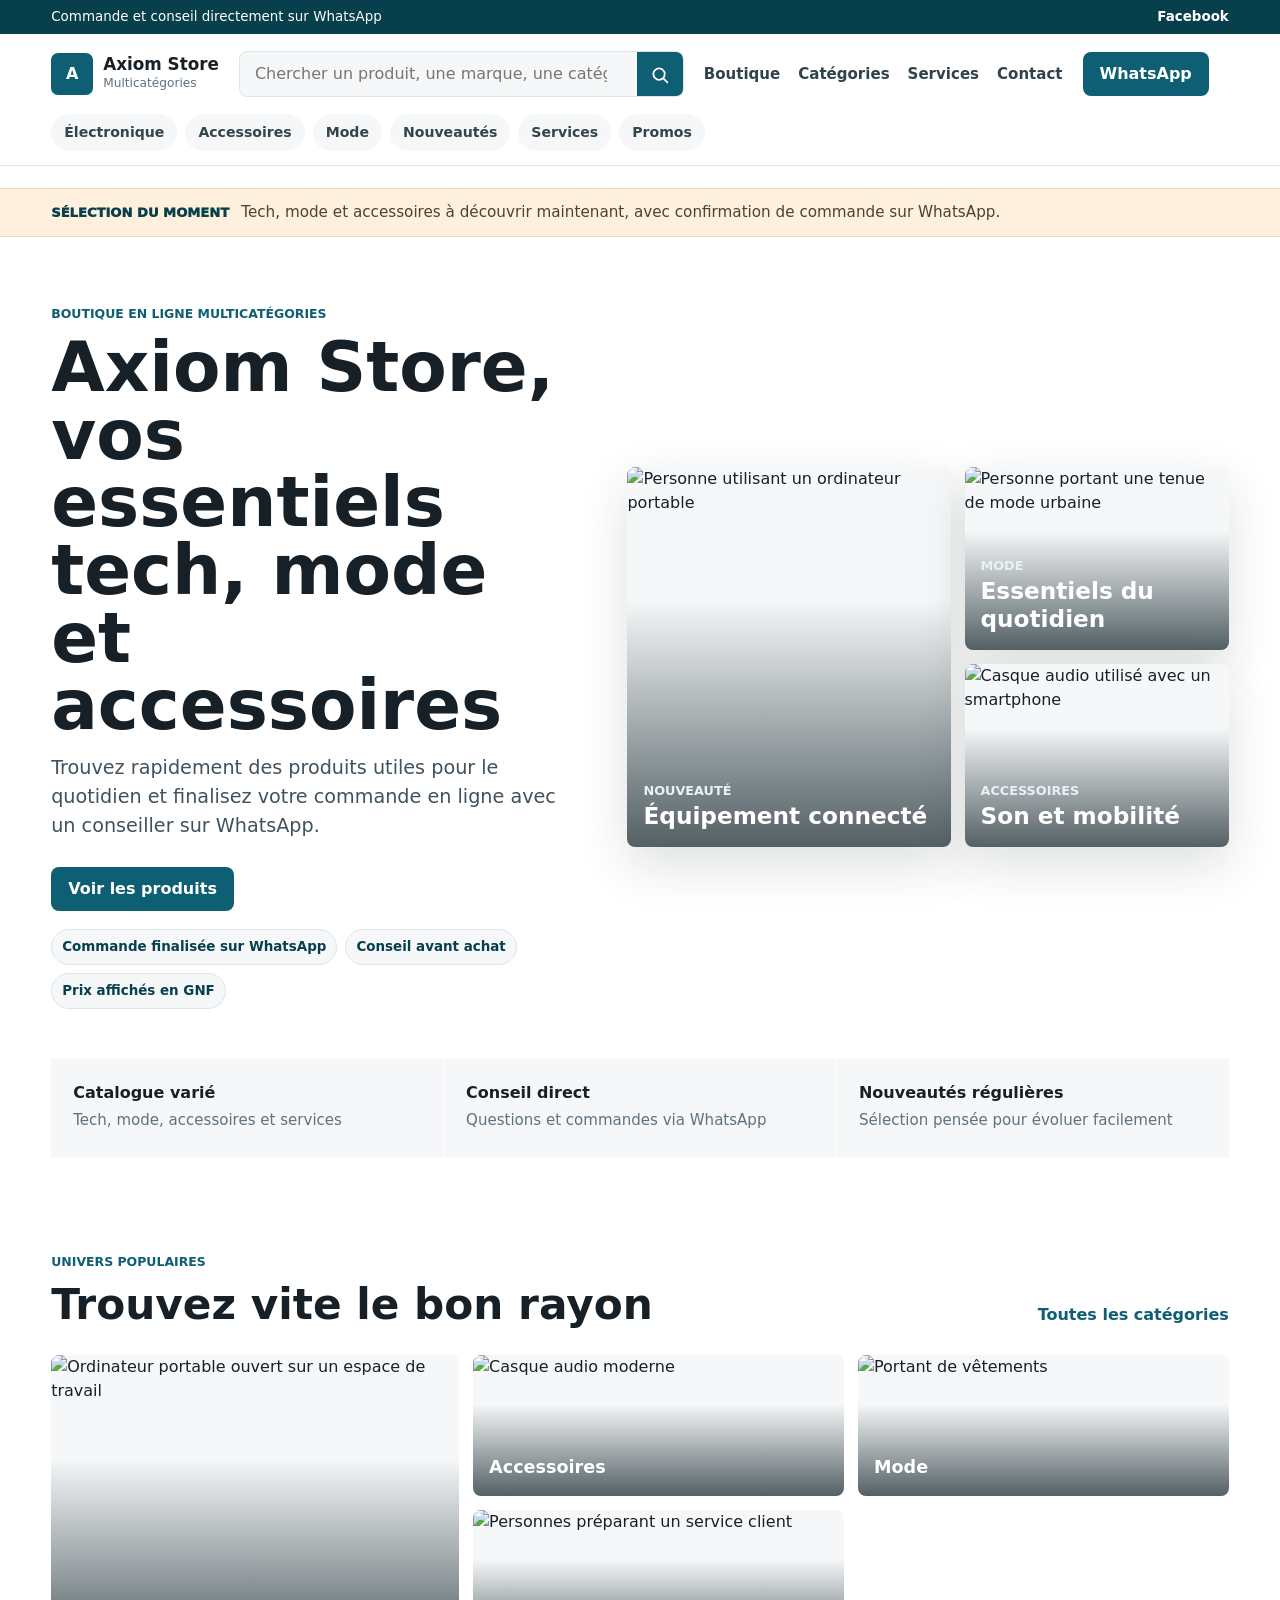
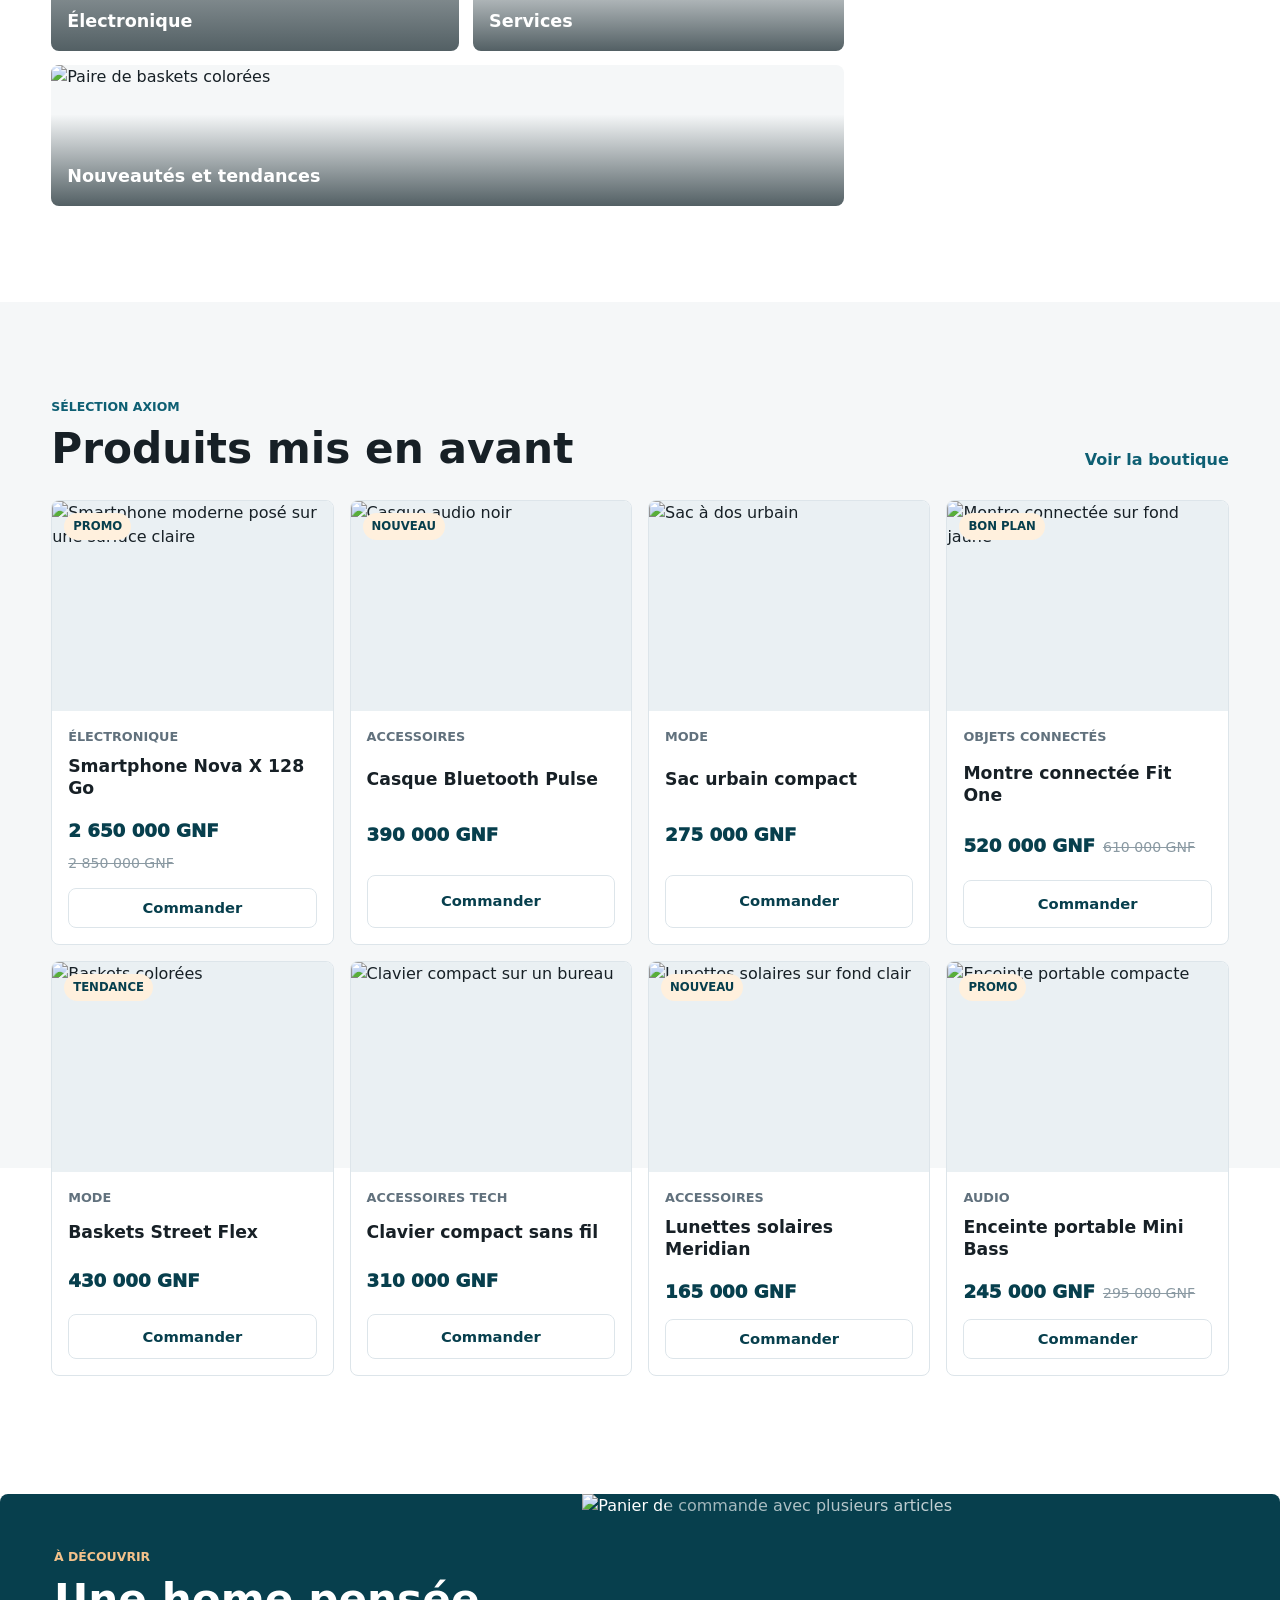
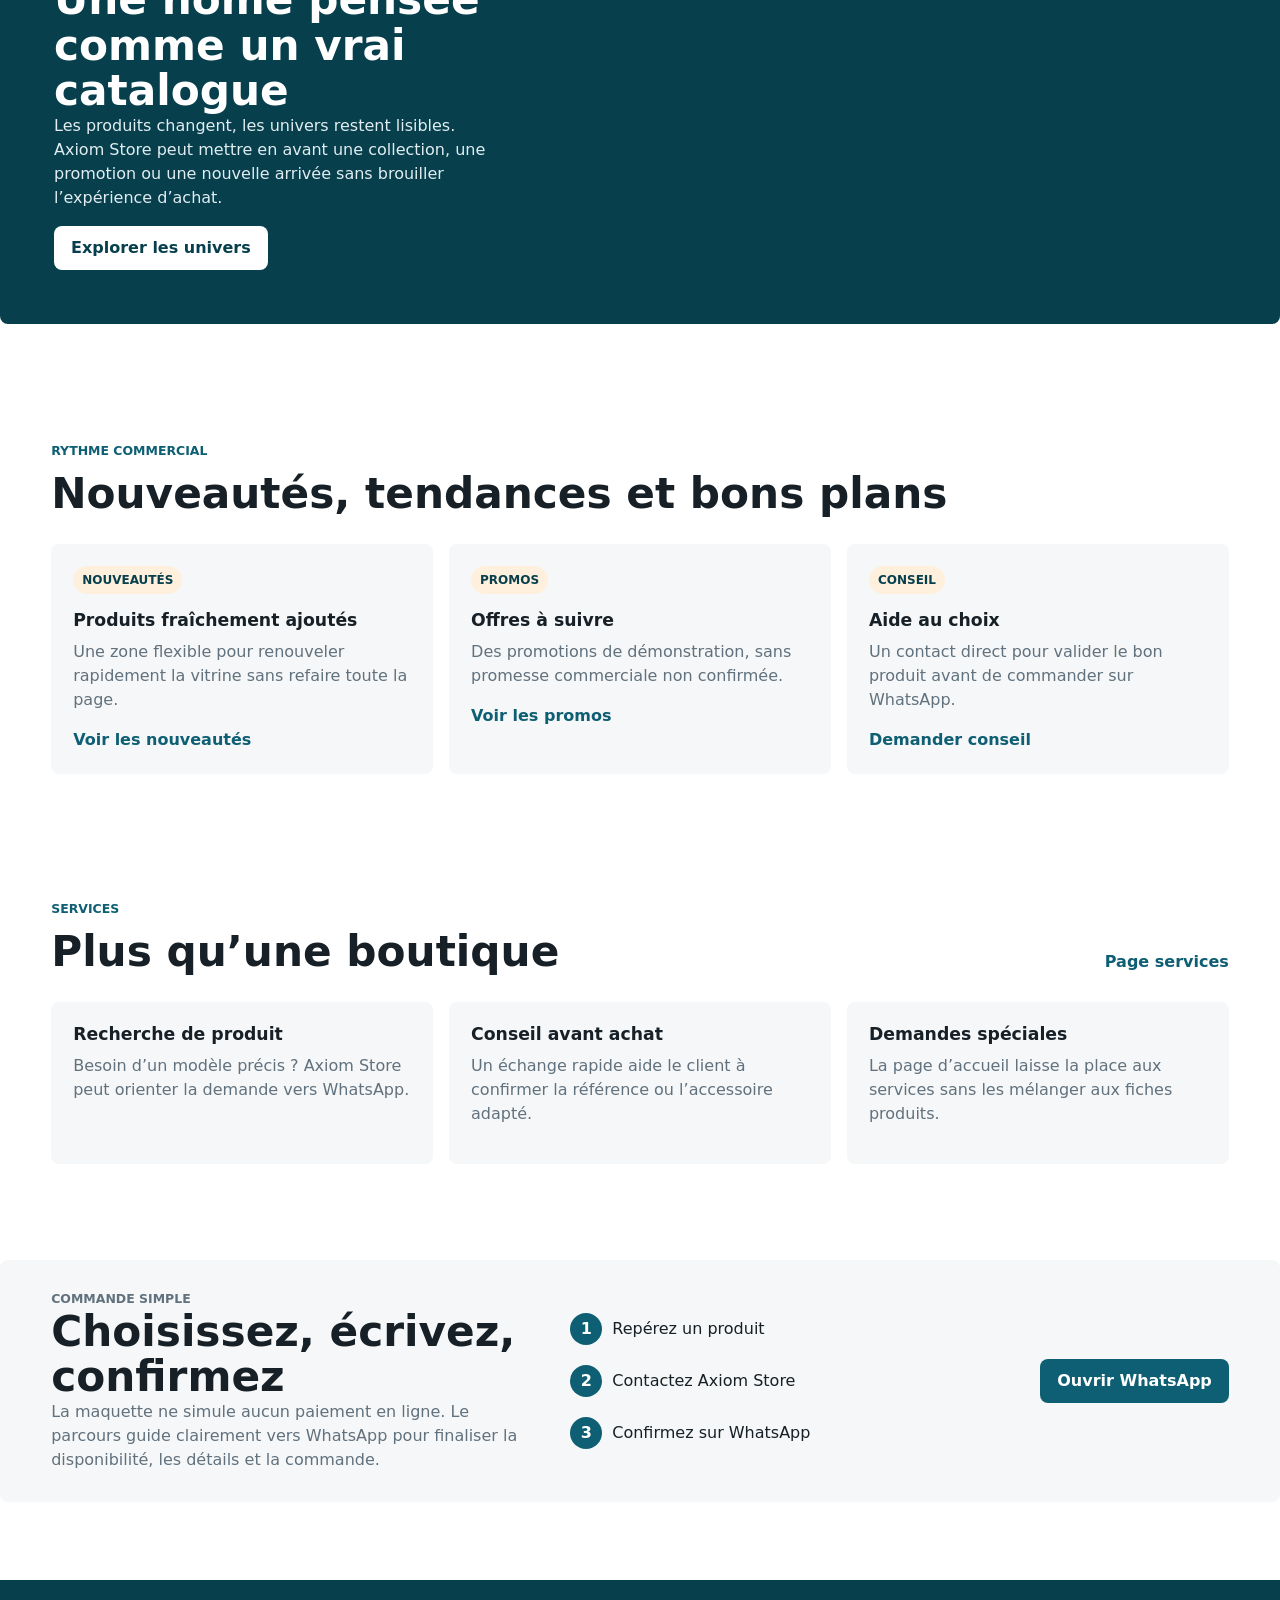
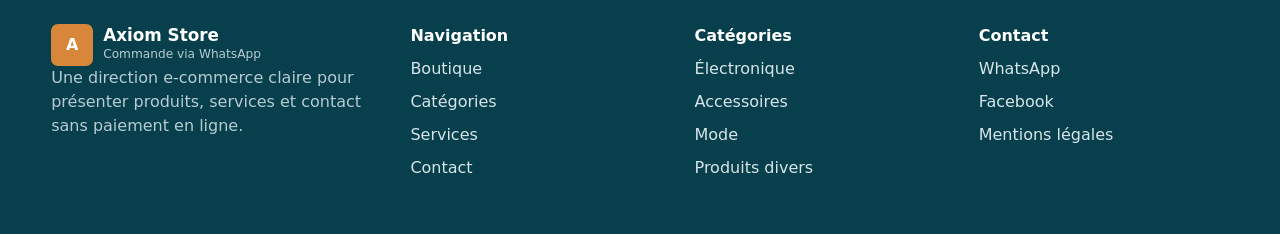
==== commit c99aafff: "Improve hero conversion cues" ====
--- a/index.html
+++ b/index.html
@@ -94,17 +94,27 @@
 
     <main id="main">
       <section class="home-page">
+        <aside class="hero-announcement" aria-label="Annonce Axiom Store">
+          <strong>Sélection du moment</strong>
+          <span>Tech, mode et accessoires à découvrir maintenant, avec confirmation de commande sur WhatsApp.</span>
+        </aside>
+
         <section class="hero-section" aria-labelledby="hero-title">
           <div class="hero-copy">
-            <p class="eyebrow">Boutique en ligne multicatégories</p>
-            <h1 id="hero-title">Axiom Store, vos essentiels tech, mode et accessoires</h1>
-            <p class="hero-lede">
+            <p class="eyebrow" data-hero-kicker>Boutique en ligne multicatégories</p>
+            <h1 id="hero-title" data-hero-title>Axiom Store, vos essentiels tech, mode et accessoires</h1>
+            <p class="hero-lede" data-hero-lede>
               Trouvez rapidement des produits utiles pour le quotidien et finalisez votre commande en ligne avec un
               conseiller sur WhatsApp.
             </p>
             <div class="hero-actions">
-              <a class="button primary" href="#featured-products">Voir les produits</a>
+              <a class="button primary" href="#featured-products" data-hero-cta>Voir les produits</a>
             </div>
+            <ul class="hero-proof" aria-label="Points rassurants">
+              <li>Commande finalisée sur WhatsApp</li>
+              <li>Conseil avant achat</li>
+              <li>Prix affichés en GNF</li>
+            </ul>
           </div>
 
           <div class="hero-showcase" aria-label="Sélection de produits Axiom Store">
--- a/styles.css
+++ b/styles.css
@@ -322,6 +322,7 @@
 }
 
 .section,
+.hero-announcement,
 .hero-section,
 .quick-trust,
 .editorial-band,
@@ -333,12 +334,36 @@
   margin-left: auto;
 }
 
+.hero-announcement {
+  display: flex;
+  gap: 12px;
+  align-items: center;
+  margin-top: 22px;
+  padding: 12px var(--page-x);
+  color: var(--brand-dark);
+  background: var(--accent-soft);
+  border-top: 1px solid rgba(216, 135, 58, 0.26);
+  border-bottom: 1px solid rgba(216, 135, 58, 0.26);
+}
+
+.hero-announcement strong {
+  min-width: max-content;
+  font-size: 0.82rem;
+  font-weight: 950;
+  text-transform: uppercase;
+}
+
+.hero-announcement span {
+  color: #4f4132;
+  font-size: 0.95rem;
+}
+
 .hero-section {
   display: grid;
   grid-template-columns: minmax(0, 0.92fr) minmax(360px, 1.08fr);
   gap: clamp(32px, 5vw, 64px);
   align-items: center;
-  padding: clamp(44px, 7vw, 84px) var(--page-x) 50px;
+  padding: clamp(34px, 6vw, 68px) var(--page-x) 50px;
 }
 
 .eyebrow {
@@ -395,6 +420,25 @@
   display: flex;
   flex-wrap: wrap;
   gap: 12px;
+}
+
+.hero-proof {
+  display: flex;
+  flex-wrap: wrap;
+  gap: 8px;
+  padding: 0;
+  margin: 18px 0 0;
+  list-style: none;
+}
+
+.hero-proof li {
+  padding: 7px 10px;
+  color: var(--brand-dark);
+  background: var(--surface);
+  border: 1px solid var(--line);
+  border-radius: 999px;
+  font-size: 0.84rem;
+  font-weight: 800;
 }
 
 .hero-showcase {
@@ -887,8 +931,24 @@
     padding: 0 16px 12px;
   }
 
+  .hero-announcement {
+    display: block;
+    margin-top: 0;
+    padding: 10px 16px;
+  }
+
+  .hero-announcement strong,
+  .hero-announcement span {
+    display: block;
+  }
+
+  .hero-announcement span {
+    margin-top: 2px;
+    font-size: 0.9rem;
+  }
+
   .hero-section {
-    padding: 34px 16px 34px;
+    padding: 28px 16px 34px;
   }
 
   h1 {
@@ -979,6 +1039,11 @@
     width: 100%;
   }
 
+  .hero-proof {
+    display: grid;
+    grid-template-columns: 1fr;
+  }
+
   .brand strong {
     font-size: 0.96rem;
   }
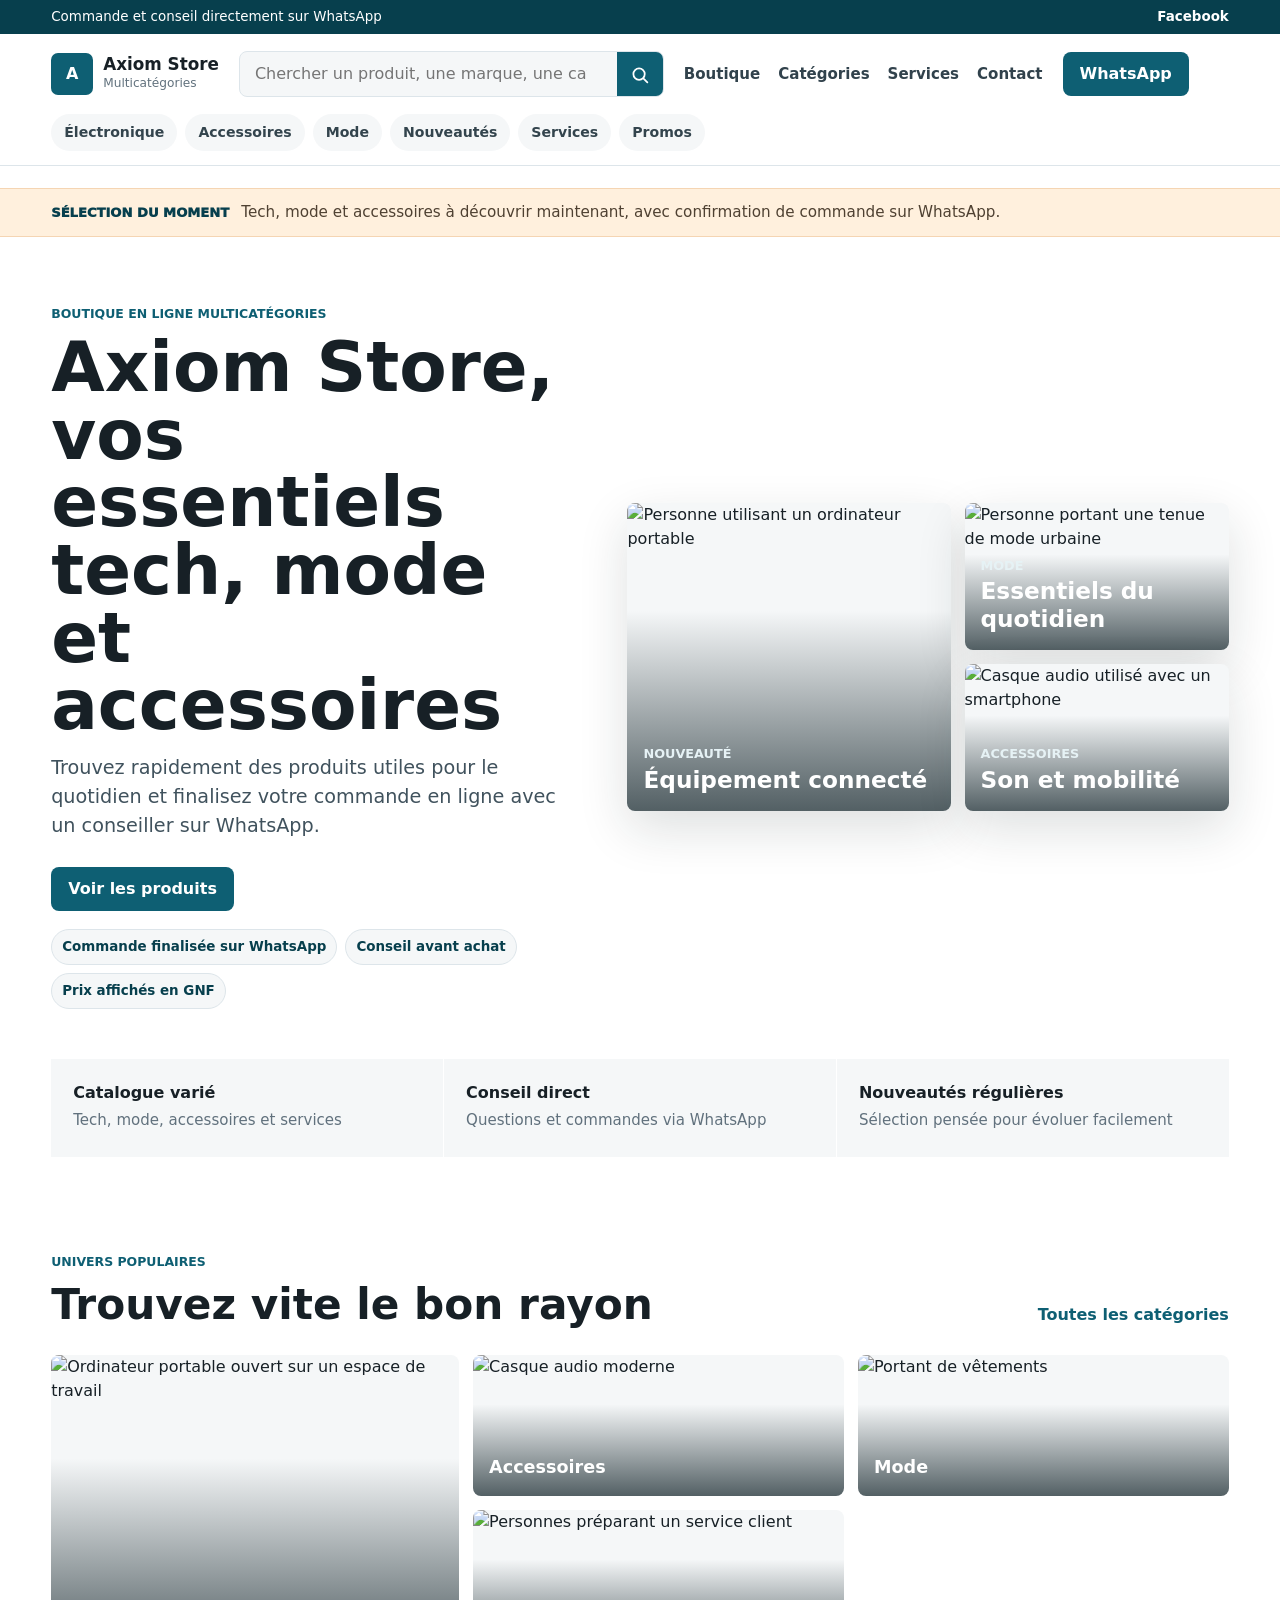
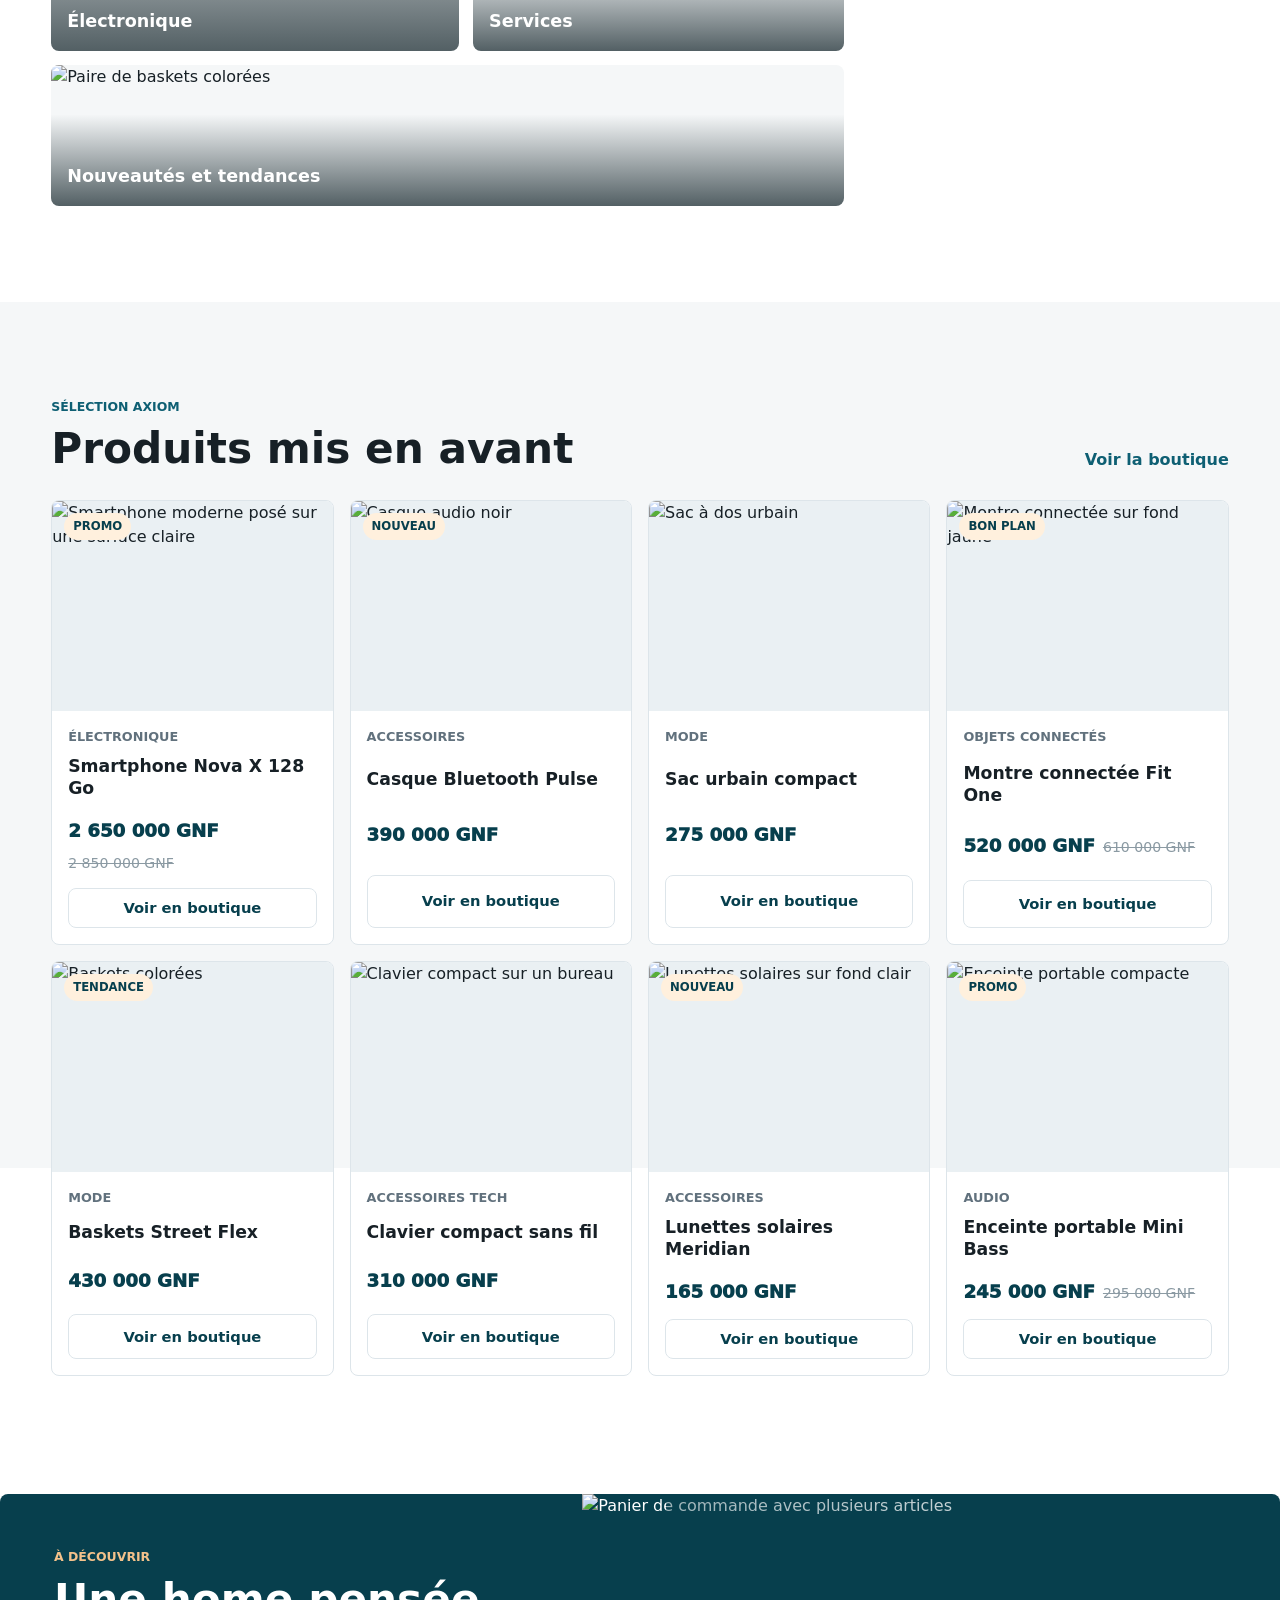
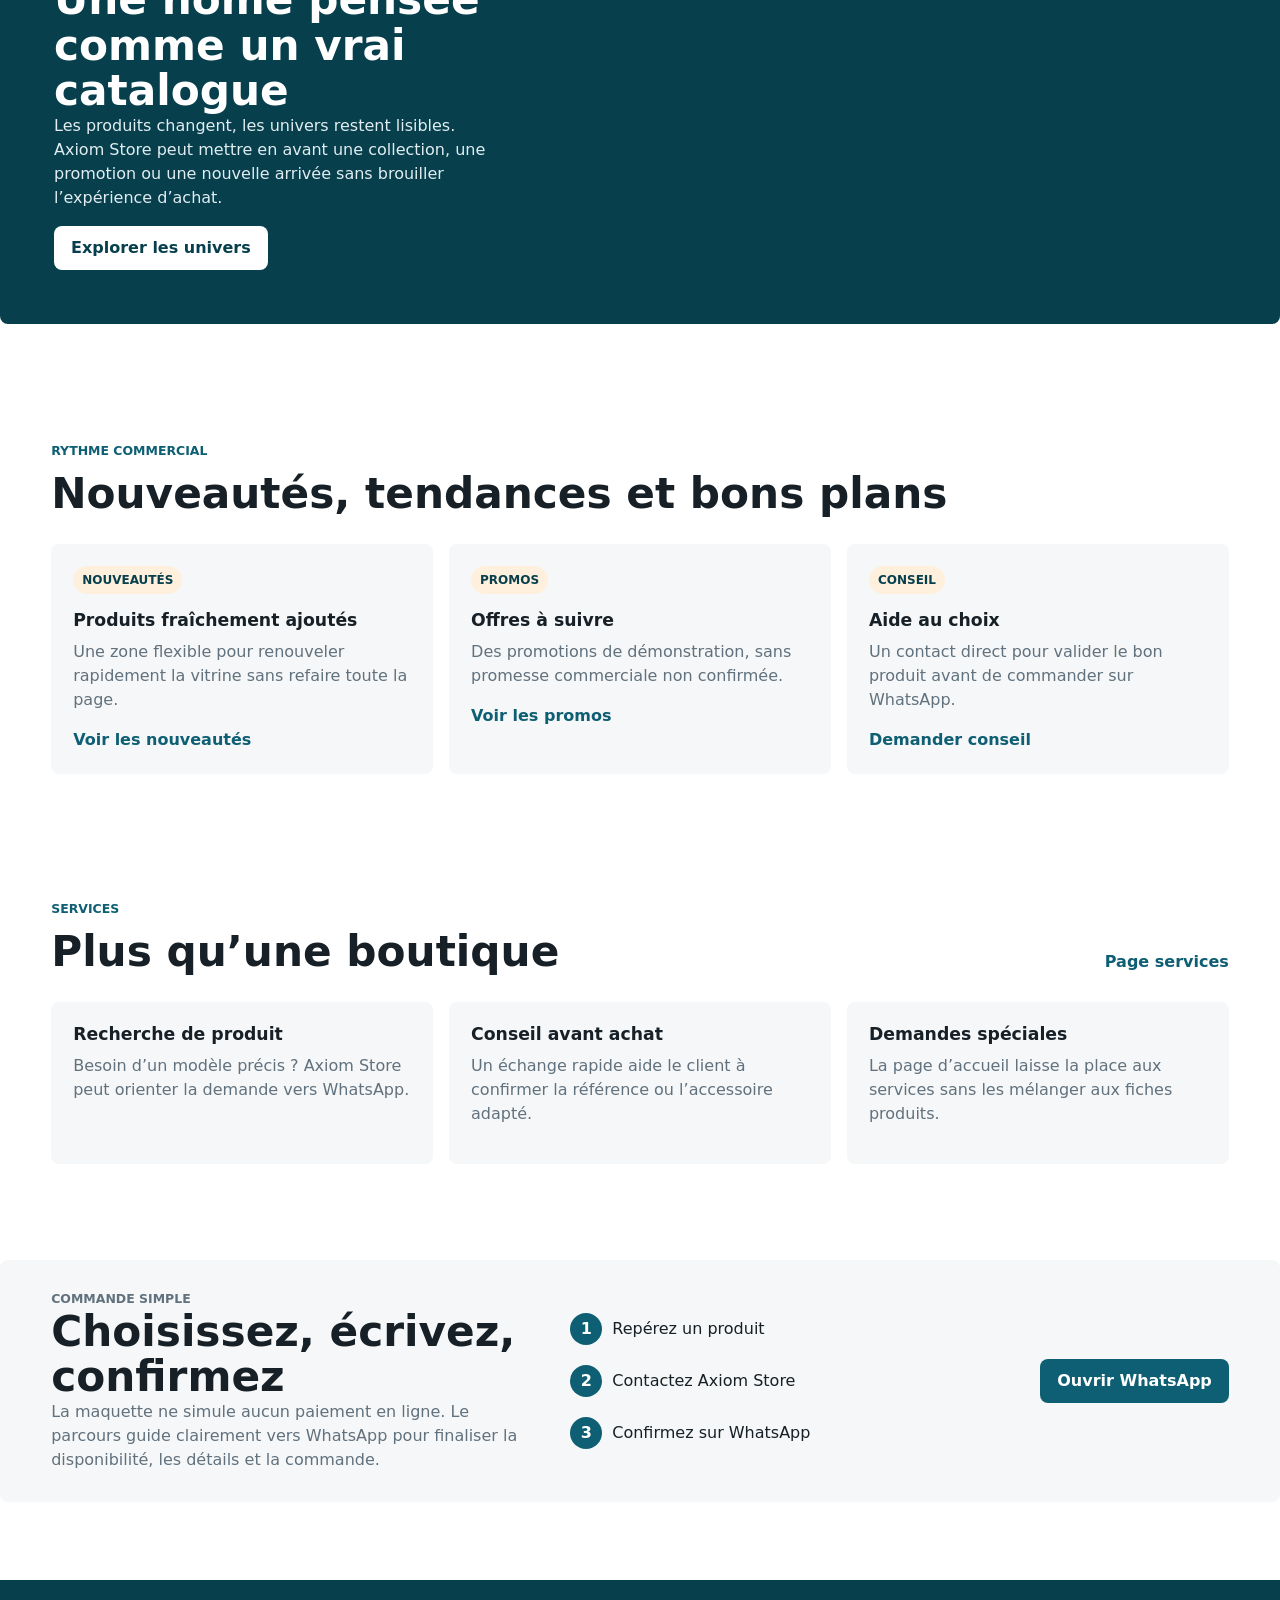
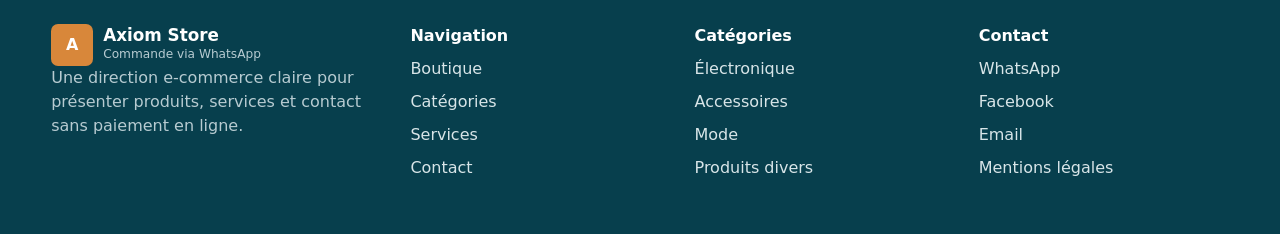
==== commit 92942b73: "Add WhatsApp cart checkout" ====
--- a/index.html
+++ b/index.html
@@ -46,7 +46,7 @@
           <a href="contact/">Contact</a>
         </nav>
 
-        <a class="whatsapp-link" href="https://wa.me/224000000000" target="_blank" rel="noreferrer">
+        <a class="whatsapp-link" href="https://wa.me/224620343586" target="_blank" rel="noreferrer">
           WhatsApp
         </a>
 
@@ -86,7 +86,7 @@
         <a href="services/">Services</a>
         <a href="about/">À propos</a>
         <a href="contact/">Contact</a>
-        <a class="mobile-whatsapp" href="https://wa.me/224000000000" target="_blank" rel="noreferrer">
+        <a class="mobile-whatsapp" href="https://wa.me/224620343586" target="_blank" rel="noreferrer">
           Commander via WhatsApp
         </a>
       </div>
@@ -273,7 +273,7 @@
               <span>Conseil</span>
               <h3>Aide au choix</h3>
               <p>Un contact direct pour valider le bon produit avant de commander sur WhatsApp.</p>
-              <a href="https://wa.me/224000000000" target="_blank" rel="noreferrer">Demander conseil</a>
+              <a href="https://wa.me/224620343586" target="_blank" rel="noreferrer">Demander conseil</a>
             </article>
           </div>
         </section>
@@ -314,7 +314,7 @@
             <li><strong>2</strong><span>Contactez Axiom Store</span></li>
             <li><strong>3</strong><span>Confirmez sur WhatsApp</span></li>
           </ol>
-          <a class="button primary" href="https://wa.me/224000000000" target="_blank" rel="noreferrer">
+          <a class="button primary" href="https://wa.me/224620343586" target="_blank" rel="noreferrer">
             Ouvrir WhatsApp
           </a>
         </section>
@@ -360,8 +360,9 @@
       </nav>
       <nav aria-label="Contact footer">
         <strong>Contact</strong>
-        <a href="https://wa.me/224000000000" target="_blank" rel="noreferrer">WhatsApp</a>
+        <a href="https://wa.me/224620343586" target="_blank" rel="noreferrer">WhatsApp</a>
         <a href="https://www.facebook.com/" target="_blank" rel="noreferrer">Facebook</a>
+        <a href="mailto:axiomstoregn@gmail.com">Email</a>
         <a href="mentions-legales/">Mentions légales</a>
       </nav>
     </footer>
--- a/styles.css
+++ b/styles.css
@@ -109,7 +109,7 @@
 
 .header-main {
   display: grid;
-  grid-template-columns: auto minmax(280px, 1fr) auto auto auto;
+  grid-template-columns: auto minmax(280px, 1fr) auto auto auto auto;
   align-items: center;
   gap: 20px;
   max-width: var(--max);
@@ -225,6 +225,8 @@
   gap: 9px;
   padding: 0 17px;
   border-radius: var(--radius);
+  border: 0;
+  cursor: pointer;
   font-weight: 800;
   transition:
     transform 180ms ease,
@@ -236,6 +238,39 @@
 .button.primary {
   color: var(--white);
   background: var(--brand);
+}
+
+.cart-toggle,
+.mobile-cart-button {
+  display: inline-flex;
+  min-height: 44px;
+  align-items: center;
+  justify-content: center;
+  gap: 9px;
+  padding: 0 14px;
+  color: var(--brand-dark);
+  cursor: pointer;
+  background: var(--surface);
+  border: 1px solid var(--line);
+  border-radius: var(--radius);
+  font-weight: 850;
+}
+
+.cart-toggle strong,
+.mobile-cart-button strong {
+  display: grid;
+  min-width: 24px;
+  height: 24px;
+  place-items: center;
+  padding: 0 6px;
+  color: var(--white);
+  background: var(--brand);
+  border-radius: 999px;
+  font-size: 0.78rem;
+}
+
+.mobile-cart-button {
+  width: 100%;
 }
 
 .button.secondary {
@@ -444,14 +479,14 @@
 .hero-showcase {
   display: grid;
   grid-template-columns: 1.1fr 0.9fr;
-  grid-template-rows: repeat(2, minmax(170px, 1fr));
+  grid-template-rows: repeat(2, minmax(0, 1fr));
   gap: 14px;
-  min-height: 380px;
+  height: clamp(260px, 24vw, 330px);
 }
 
 .showcase-card {
   position: relative;
-  min-height: 170px;
+  min-height: 0;
   overflow: hidden;
   background: var(--surface);
   border-radius: var(--radius);
@@ -816,6 +851,652 @@
   border-radius: 50%;
 }
 
+.shop-hero {
+  display: grid;
+  grid-template-columns: minmax(0, 1fr) minmax(280px, 0.42fr);
+  gap: 24px;
+  align-items: end;
+  max-width: var(--max);
+  margin: 0 auto;
+  padding: clamp(42px, 6vw, 72px) var(--page-x) 34px;
+  background: linear-gradient(180deg, var(--surface) 0, var(--surface) 62%, var(--white) 62%);
+}
+
+.shop-hero h1 {
+  margin-bottom: 12px;
+  font-size: clamp(3rem, 7vw, 5.6rem);
+}
+
+.shop-hero p {
+  max-width: 760px;
+  margin-bottom: 0;
+  color: #40525d;
+  font-size: 1.06rem;
+}
+
+.shop-hero-panel {
+  padding: 22px;
+  background: var(--white);
+  border: 1px solid var(--line);
+  border-radius: var(--radius);
+  box-shadow: var(--shadow);
+}
+
+.shop-hero-panel strong,
+.shop-hero-panel span {
+  display: block;
+}
+
+.shop-hero-panel span {
+  margin-top: 6px;
+  color: var(--muted);
+  font-size: 0.95rem;
+}
+
+.shop-layout {
+  display: grid;
+  grid-template-columns: 260px minmax(0, 1fr);
+  gap: 24px;
+  align-items: start;
+  max-width: var(--max);
+  margin: 0 auto;
+  padding: 34px var(--page-x) 84px;
+}
+
+.shop-sidebar {
+  position: sticky;
+  top: 150px;
+  display: grid;
+  gap: 16px;
+}
+
+.filter-block {
+  padding: 18px;
+  background: var(--surface);
+  border: 1px solid var(--line);
+  border-radius: var(--radius);
+}
+
+.filter-block h2 {
+  margin-bottom: 12px;
+  font-size: 1rem;
+}
+
+.filter-block p {
+  margin-bottom: 14px;
+  color: var(--muted);
+  font-size: 0.94rem;
+}
+
+.filter-block .button {
+  width: 100%;
+}
+
+.filter-list {
+  display: grid;
+  gap: 8px;
+}
+
+.filter-list button {
+  min-height: 40px;
+  padding: 0 12px;
+  color: #31424c;
+  text-align: left;
+  cursor: pointer;
+  background: var(--white);
+  border: 1px solid var(--line);
+  border-radius: var(--radius);
+  font-weight: 800;
+  transition:
+    color 160ms ease,
+    background 160ms ease,
+    border-color 160ms ease;
+}
+
+.filter-list button:hover,
+.filter-list button.active {
+  color: var(--white);
+  background: var(--brand);
+  border-color: var(--brand);
+}
+
+.shop-results {
+  min-width: 0;
+}
+
+.shop-toolbar {
+  display: flex;
+  gap: 18px;
+  align-items: end;
+  justify-content: space-between;
+  margin-bottom: 18px;
+}
+
+.shop-toolbar h2 {
+  font-size: clamp(1.9rem, 3vw, 2.8rem);
+}
+
+.shop-toolbar [data-result-count] {
+  display: block;
+  margin-top: 4px;
+  color: var(--muted);
+  font-weight: 750;
+}
+
+.shop-toolbar label {
+  display: grid;
+  gap: 6px;
+  min-width: 190px;
+  color: var(--muted);
+  font-size: 0.86rem;
+  font-weight: 850;
+}
+
+.shop-toolbar select {
+  min-height: 42px;
+  padding: 0 12px;
+  color: var(--ink);
+  background: var(--white);
+  border: 1px solid var(--line);
+  border-radius: var(--radius);
+}
+
+.shop-product-grid {
+  grid-template-columns: repeat(4, minmax(0, 1fr));
+}
+
+.shop-product-grid .product-card {
+  grid-template-rows: 188px 1fr;
+}
+
+.empty-state {
+  padding: 28px;
+  background: var(--surface);
+  border: 1px dashed var(--line);
+  border-radius: var(--radius);
+}
+
+.empty-state h3 {
+  margin-bottom: 4px;
+}
+
+.empty-state p {
+  margin-bottom: 0;
+  color: var(--muted);
+}
+
+body.cart-open {
+  overflow: hidden;
+}
+
+.cart-backdrop {
+  position: fixed;
+  inset: 0;
+  z-index: 30;
+  background: rgba(6, 24, 30, 0.44);
+}
+
+.cart-drawer {
+  position: fixed;
+  top: 0;
+  right: 0;
+  z-index: 31;
+  display: grid;
+  grid-template-rows: auto minmax(0, 1fr) auto auto;
+  width: min(460px, calc(100vw - 24px));
+  height: 100dvh;
+  overflow: hidden;
+  background: var(--white);
+  box-shadow: -24px 0 54px rgba(18, 32, 38, 0.22);
+}
+
+.cart-header {
+  display: flex;
+  gap: 16px;
+  align-items: start;
+  justify-content: space-between;
+  padding: 24px;
+  border-bottom: 1px solid var(--line);
+}
+
+.cart-header h2 {
+  font-size: 2rem;
+}
+
+.cart-close {
+  min-height: 38px;
+  padding: 0 12px;
+  color: var(--brand-dark);
+  cursor: pointer;
+  background: var(--surface);
+  border: 1px solid var(--line);
+  border-radius: var(--radius);
+  font-weight: 850;
+}
+
+.cart-items {
+  display: grid;
+  align-content: start;
+  gap: 14px;
+  padding: 18px;
+  overflow-y: auto;
+}
+
+.cart-item {
+  display: grid;
+  grid-template-columns: 76px minmax(0, 1fr);
+  gap: 14px;
+  padding: 12px;
+  background: var(--surface);
+  border: 1px solid var(--line);
+  border-radius: var(--radius);
+}
+
+.cart-item img {
+  width: 76px;
+  height: 76px;
+  object-fit: cover;
+  border-radius: var(--radius);
+}
+
+.cart-item span {
+  color: var(--brand);
+  font-size: 0.75rem;
+  font-weight: 900;
+  text-transform: uppercase;
+}
+
+.cart-item h3 {
+  margin: 3px 0 5px;
+  font-size: 1rem;
+}
+
+.cart-item p {
+  margin-bottom: 10px;
+  color: var(--muted);
+  font-size: 0.9rem;
+}
+
+.cart-item-controls {
+  display: flex;
+  flex-wrap: wrap;
+  gap: 7px;
+  align-items: center;
+}
+
+.cart-item-controls button {
+  min-height: 32px;
+  padding: 0 10px;
+  color: var(--brand-dark);
+  cursor: pointer;
+  background: var(--white);
+  border: 1px solid var(--line);
+  border-radius: var(--radius);
+  font-weight: 850;
+}
+
+.cart-item-controls strong {
+  display: grid;
+  min-width: 32px;
+  height: 32px;
+  place-items: center;
+  color: var(--white);
+  background: var(--brand);
+  border-radius: var(--radius);
+}
+
+.cart-empty {
+  align-self: start;
+  margin: 18px;
+  padding: 22px;
+  background: var(--surface);
+  border: 1px dashed var(--line);
+  border-radius: var(--radius);
+}
+
+.cart-empty p {
+  margin-bottom: 0;
+  color: var(--muted);
+}
+
+.cart-summary {
+  display: grid;
+  gap: 12px;
+  padding: 18px;
+  border-top: 1px solid var(--line);
+}
+
+.cart-total-row {
+  display: flex;
+  align-items: center;
+  justify-content: space-between;
+  gap: 18px;
+}
+
+.cart-total-row span {
+  color: var(--muted);
+  font-weight: 800;
+}
+
+.cart-total-row strong {
+  color: var(--brand-dark);
+  font-size: 1.2rem;
+  font-weight: 950;
+}
+
+.cart-whatsapp[aria-disabled="true"] {
+  pointer-events: none;
+  opacity: 0.55;
+}
+
+.cart-toast {
+  position: fixed;
+  right: var(--page-x);
+  bottom: 22px;
+  z-index: 32;
+  max-width: min(360px, calc(100vw - 32px));
+  padding: 12px 16px;
+  color: var(--white);
+  background: var(--brand-dark);
+  border-radius: var(--radius);
+  box-shadow: var(--shadow);
+  font-weight: 850;
+}
+
+.page-hero {
+  max-width: var(--max);
+  margin: 0 auto;
+  padding: clamp(52px, 7vw, 86px) var(--page-x) clamp(34px, 5vw, 54px);
+  background: linear-gradient(180deg, var(--surface) 0, var(--surface) 74%, var(--white) 74%);
+}
+
+.page-hero-with-media {
+  display: grid;
+  grid-template-columns: minmax(0, 0.9fr) minmax(360px, 0.72fr);
+  gap: clamp(28px, 5vw, 56px);
+  align-items: center;
+}
+
+.page-hero h1 {
+  margin-bottom: 14px;
+  font-size: clamp(3rem, 7vw, 5.4rem);
+}
+
+.page-hero p {
+  max-width: 720px;
+  margin-bottom: 24px;
+  color: #40525d;
+  font-size: 1.08rem;
+}
+
+.page-hero-media {
+  min-height: clamp(260px, 28vw, 420px);
+  margin: 0;
+  overflow: hidden;
+  background: var(--surface-strong);
+  border-radius: var(--radius);
+  box-shadow: var(--shadow);
+}
+
+.page-hero-media img {
+  width: 100%;
+  height: 100%;
+  object-fit: cover;
+}
+
+.compact-section {
+  padding-top: clamp(36px, 5vw, 58px);
+}
+
+.category-page-grid,
+.feature-grid {
+  display: grid;
+  grid-template-columns: repeat(3, minmax(0, 1fr));
+  gap: 16px;
+}
+
+.category-page-card {
+  display: grid;
+  grid-template-rows: 190px auto 1fr;
+  gap: 10px;
+  overflow: hidden;
+  background: var(--white);
+  border: 1px solid var(--line);
+  border-radius: var(--radius);
+  transition:
+    transform 180ms ease,
+    box-shadow 180ms ease,
+    border-color 180ms ease;
+}
+
+.category-page-card:hover {
+  transform: translateY(-4px);
+  border-color: rgba(14, 95, 115, 0.3);
+  box-shadow: var(--shadow);
+}
+
+.category-page-card img {
+  width: 100%;
+  height: 100%;
+  object-fit: cover;
+}
+
+.category-page-card span {
+  padding: 0 16px;
+  color: var(--brand);
+  font-size: 0.78rem;
+  font-weight: 900;
+  text-transform: uppercase;
+}
+
+.category-page-card strong {
+  padding: 0 16px 18px;
+  font-size: 1.08rem;
+  line-height: 1.25;
+}
+
+.feature-card,
+.contact-card,
+.legal-block,
+.value-list article {
+  padding: 22px;
+  background: var(--surface);
+  border: 1px solid var(--line);
+  border-radius: var(--radius);
+}
+
+.feature-card span,
+.contact-card span {
+  display: inline-flex;
+  margin-bottom: 16px;
+  padding: 5px 9px;
+  color: var(--brand-dark);
+  background: var(--accent-soft);
+  border-radius: 999px;
+  font-size: 0.75rem;
+  font-weight: 900;
+  text-transform: uppercase;
+}
+
+.feature-card p,
+.contact-card p,
+.value-list p,
+.legal-block p,
+.split-section p {
+  color: var(--muted);
+}
+
+.split-section,
+.contact-layout,
+.legal-content,
+.stat-strip,
+.info-band {
+  max-width: var(--max);
+  margin-right: auto;
+  margin-left: auto;
+}
+
+.split-section {
+  display: grid;
+  grid-template-columns: minmax(0, 0.82fr) minmax(320px, 1fr);
+  gap: 28px;
+  align-items: start;
+  padding: clamp(42px, 6vw, 74px) var(--page-x);
+}
+
+.value-list,
+.process-list,
+.contact-stack,
+.legal-content {
+  display: grid;
+  gap: 16px;
+}
+
+.process-list {
+  padding: 0;
+  margin: 0;
+  list-style: none;
+}
+
+.process-list li {
+  display: flex;
+  gap: 14px;
+  align-items: center;
+  min-height: 72px;
+  padding: 16px;
+  background: var(--surface);
+  border: 1px solid var(--line);
+  border-radius: var(--radius);
+}
+
+.process-list strong {
+  display: grid;
+  width: 36px;
+  height: 36px;
+  flex: 0 0 36px;
+  place-items: center;
+  color: var(--white);
+  background: var(--brand);
+  border-radius: 50%;
+}
+
+.info-band {
+  display: flex;
+  gap: 22px;
+  align-items: center;
+  justify-content: space-between;
+  margin-bottom: 72px;
+  padding: 30px var(--page-x);
+  color: var(--white);
+  background: var(--brand-dark);
+}
+
+.info-band .eyebrow {
+  color: #f4c28b;
+}
+
+.info-band h2 {
+  max-width: 800px;
+}
+
+.contact-layout {
+  display: grid;
+  grid-template-columns: minmax(280px, 0.45fr) minmax(0, 1fr);
+  gap: 24px;
+  padding: 34px var(--page-x) 84px;
+}
+
+.contact-card a {
+  color: var(--brand);
+  font-weight: 850;
+}
+
+.contact-form {
+  display: grid;
+  gap: 16px;
+  padding: clamp(22px, 4vw, 34px);
+  background: var(--surface);
+  border: 1px solid var(--line);
+  border-radius: var(--radius);
+}
+
+.contact-form h2 {
+  margin-bottom: 6px;
+}
+
+.contact-form label {
+  display: grid;
+  gap: 7px;
+  color: #31424c;
+  font-weight: 800;
+}
+
+.contact-form input,
+.contact-form select,
+.contact-form textarea {
+  width: 100%;
+  min-height: 46px;
+  padding: 11px 13px;
+  color: var(--ink);
+  background: var(--white);
+  border: 1px solid var(--line);
+  border-radius: var(--radius);
+  resize: vertical;
+}
+
+.contact-form textarea {
+  min-height: 130px;
+}
+
+.legal-content {
+  padding: 28px var(--page-x) 84px;
+}
+
+.legal-block {
+  max-width: 900px;
+}
+
+.legal-block h2 {
+  margin-bottom: 12px;
+  font-size: 1.35rem;
+}
+
+.legal-block p {
+  margin-bottom: 8px;
+}
+
+.stat-strip {
+  display: grid;
+  grid-template-columns: repeat(3, 1fr);
+  gap: 1px;
+  overflow: hidden;
+  margin-bottom: 72px;
+  padding: 0 var(--page-x);
+}
+
+.stat-strip div {
+  min-height: 124px;
+  padding: 24px;
+  background: var(--surface);
+}
+
+.stat-strip strong,
+.stat-strip span {
+  display: block;
+}
+
+.stat-strip strong {
+  color: var(--brand);
+  font-size: 2.2rem;
+  line-height: 1;
+}
+
+.stat-strip span {
+  margin-top: 8px;
+  color: var(--muted);
+  font-weight: 750;
+}
+
 .construction-page {
   min-height: 68vh;
   padding: 80px var(--page-x);
@@ -873,7 +1554,7 @@
 
 @media (max-width: 1040px) {
   .header-main {
-    grid-template-columns: auto minmax(220px, 1fr) auto auto;
+    grid-template-columns: auto minmax(220px, 1fr) auto auto auto;
   }
 
   .desktop-nav {
@@ -885,7 +1566,11 @@
   }
 
   .hero-section,
-  .editorial-band {
+  .editorial-band,
+  .shop-hero,
+  .page-hero-with-media,
+  .split-section,
+  .contact-layout {
     grid-template-columns: 1fr;
   }
 
@@ -895,6 +1580,20 @@
 
   .product-grid {
     grid-template-columns: repeat(2, 1fr);
+  }
+
+  .shop-layout {
+    grid-template-columns: 1fr;
+  }
+
+  .shop-sidebar {
+    position: static;
+    grid-template-columns: 1fr 1fr;
+  }
+
+  .category-page-grid,
+  .feature-grid {
+    grid-template-columns: repeat(2, minmax(0, 1fr));
   }
 
   .whatsapp-section {
@@ -908,7 +1607,7 @@
   }
 
   .header-main {
-    grid-template-columns: auto 1fr auto;
+    grid-template-columns: auto 1fr auto auto;
     gap: 12px;
     padding: 13px 16px;
   }
@@ -916,6 +1615,12 @@
   .search-form,
   .whatsapp-link {
     display: none;
+  }
+
+  .cart-toggle {
+    min-width: 58px;
+    padding: 0 10px;
+    font-size: 0.9rem;
   }
 
   .mobile-inline-search {
@@ -951,6 +1656,18 @@
     padding: 28px 16px 34px;
   }
 
+  .shop-hero {
+    padding: 34px 16px 24px;
+  }
+
+  .page-hero {
+    padding: 34px 16px 28px;
+  }
+
+  .page-hero-media {
+    min-height: 230px;
+  }
+
   h1 {
     font-size: clamp(3rem, 17vw, 4.25rem);
   }
@@ -963,6 +1680,7 @@
   .hero-showcase {
     grid-template-columns: 1fr;
     grid-template-rows: none;
+    height: auto;
     min-height: auto;
   }
 
@@ -981,6 +1699,65 @@
 
   .section {
     padding: 56px 16px;
+  }
+
+  .shop-layout {
+    padding: 28px 16px 58px;
+  }
+
+  .shop-sidebar {
+    grid-template-columns: 1fr;
+  }
+
+  .shop-toolbar {
+    display: grid;
+    align-items: start;
+  }
+
+  .shop-toolbar label {
+    min-width: 0;
+  }
+
+  .cart-drawer {
+    width: min(420px, 100vw);
+  }
+
+  .cart-header,
+  .cart-items,
+  .cart-summary {
+    padding-right: 16px;
+    padding-left: 16px;
+  }
+
+  .category-page-grid,
+  .feature-grid,
+  .stat-strip {
+    grid-template-columns: 1fr;
+  }
+
+  .category-page-card {
+    grid-template-rows: 180px auto 1fr;
+  }
+
+  .split-section,
+  .contact-layout,
+  .legal-content {
+    padding: 36px 16px 58px;
+  }
+
+  .info-band {
+    display: grid;
+    margin-bottom: 54px;
+    padding: 26px 16px;
+  }
+
+  .info-band .button {
+    width: 100%;
+  }
+
+  .stat-strip {
+    padding: 0 16px;
+    margin-bottom: 54px;
   }
 
   .section-heading {
@@ -1047,4 +1824,13 @@
   .brand strong {
     font-size: 0.96rem;
   }
-}
+
+  .cart-item {
+    grid-template-columns: 64px minmax(0, 1fr);
+  }
+
+  .cart-item img {
+    width: 64px;
+    height: 64px;
+  }
+}
